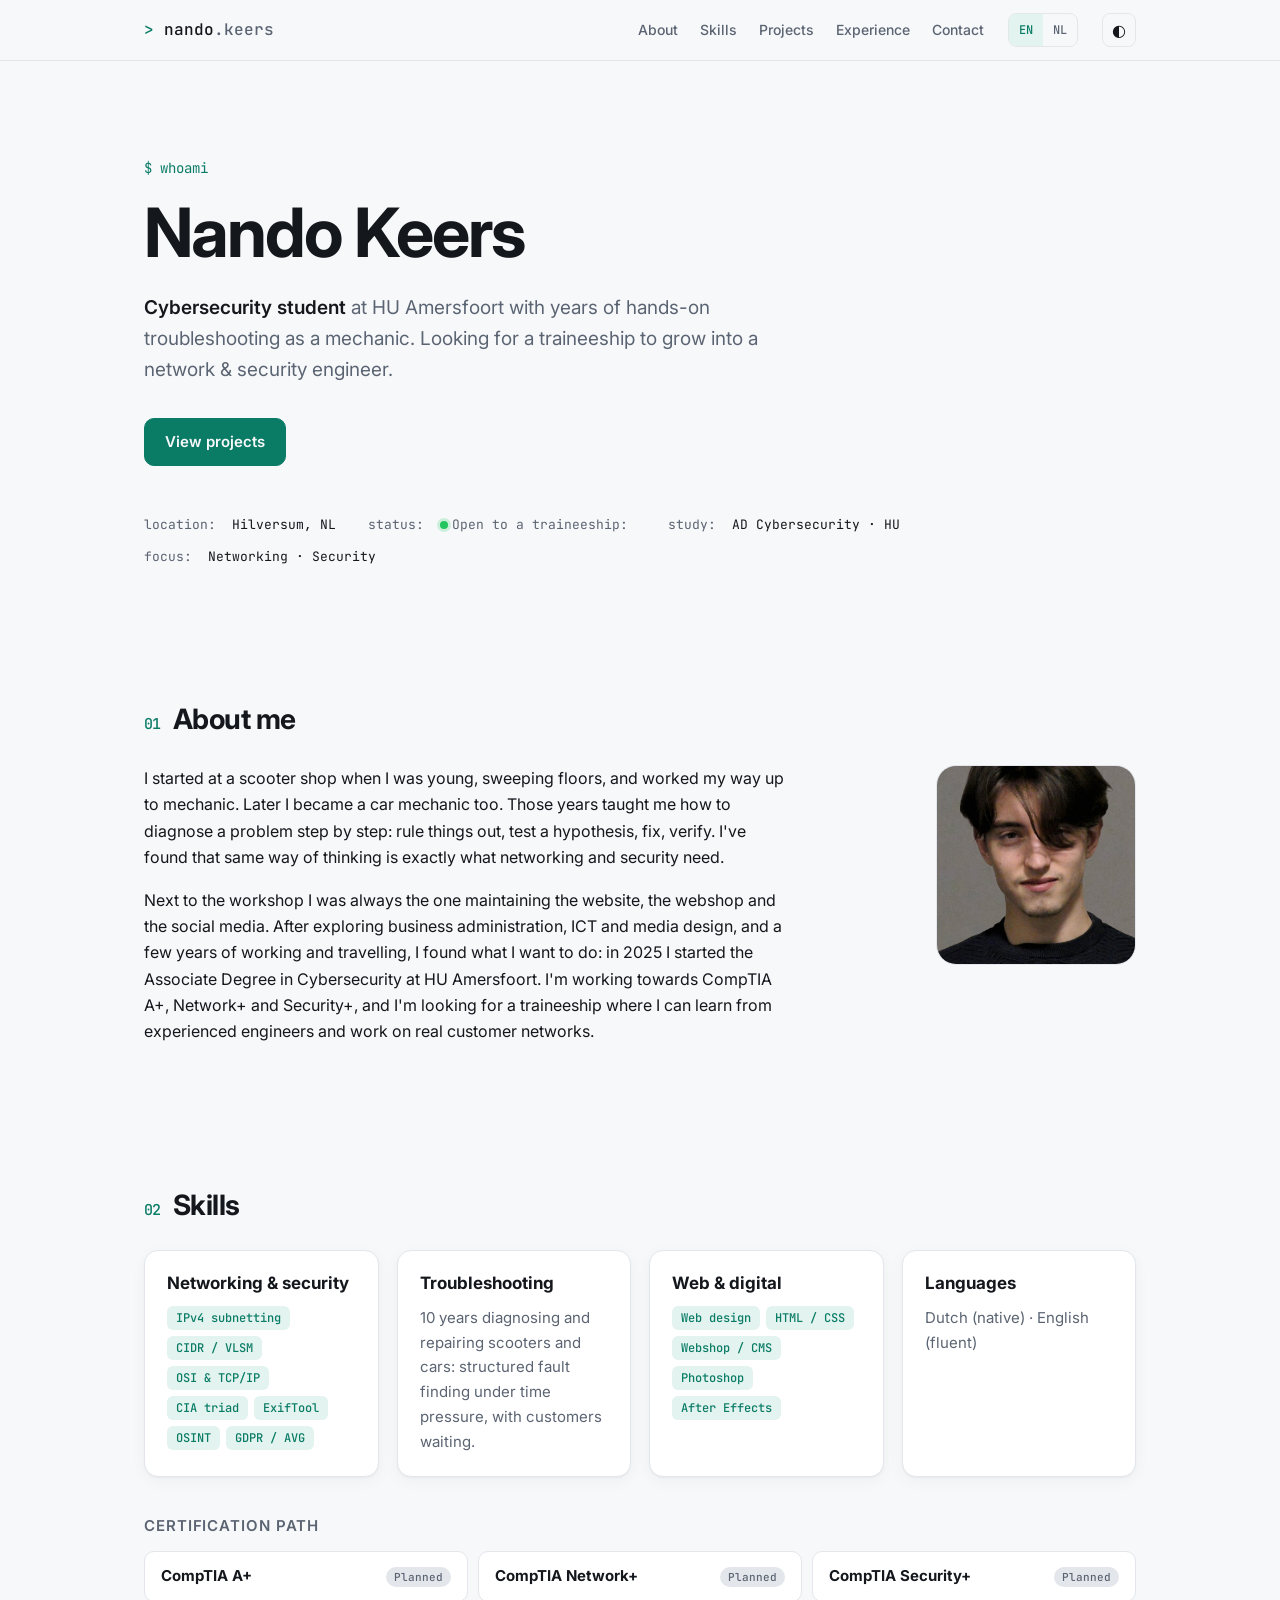
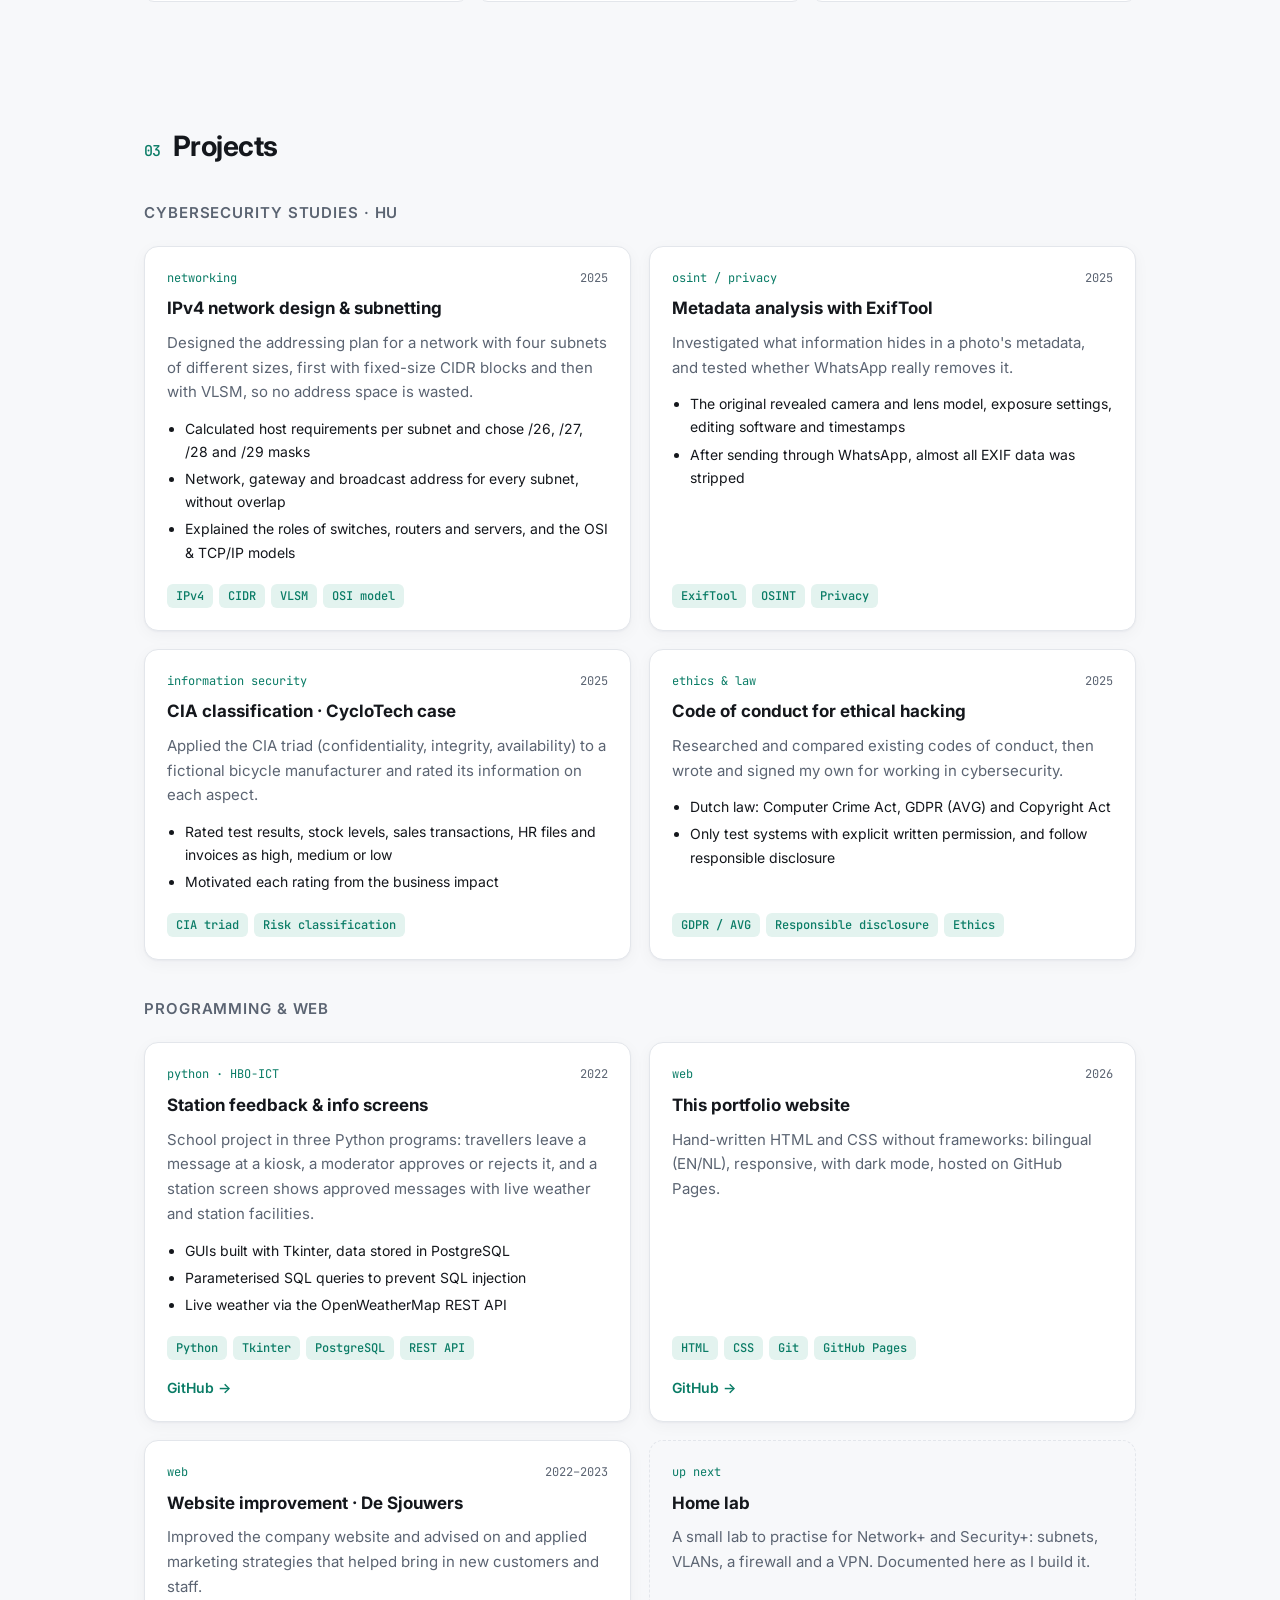
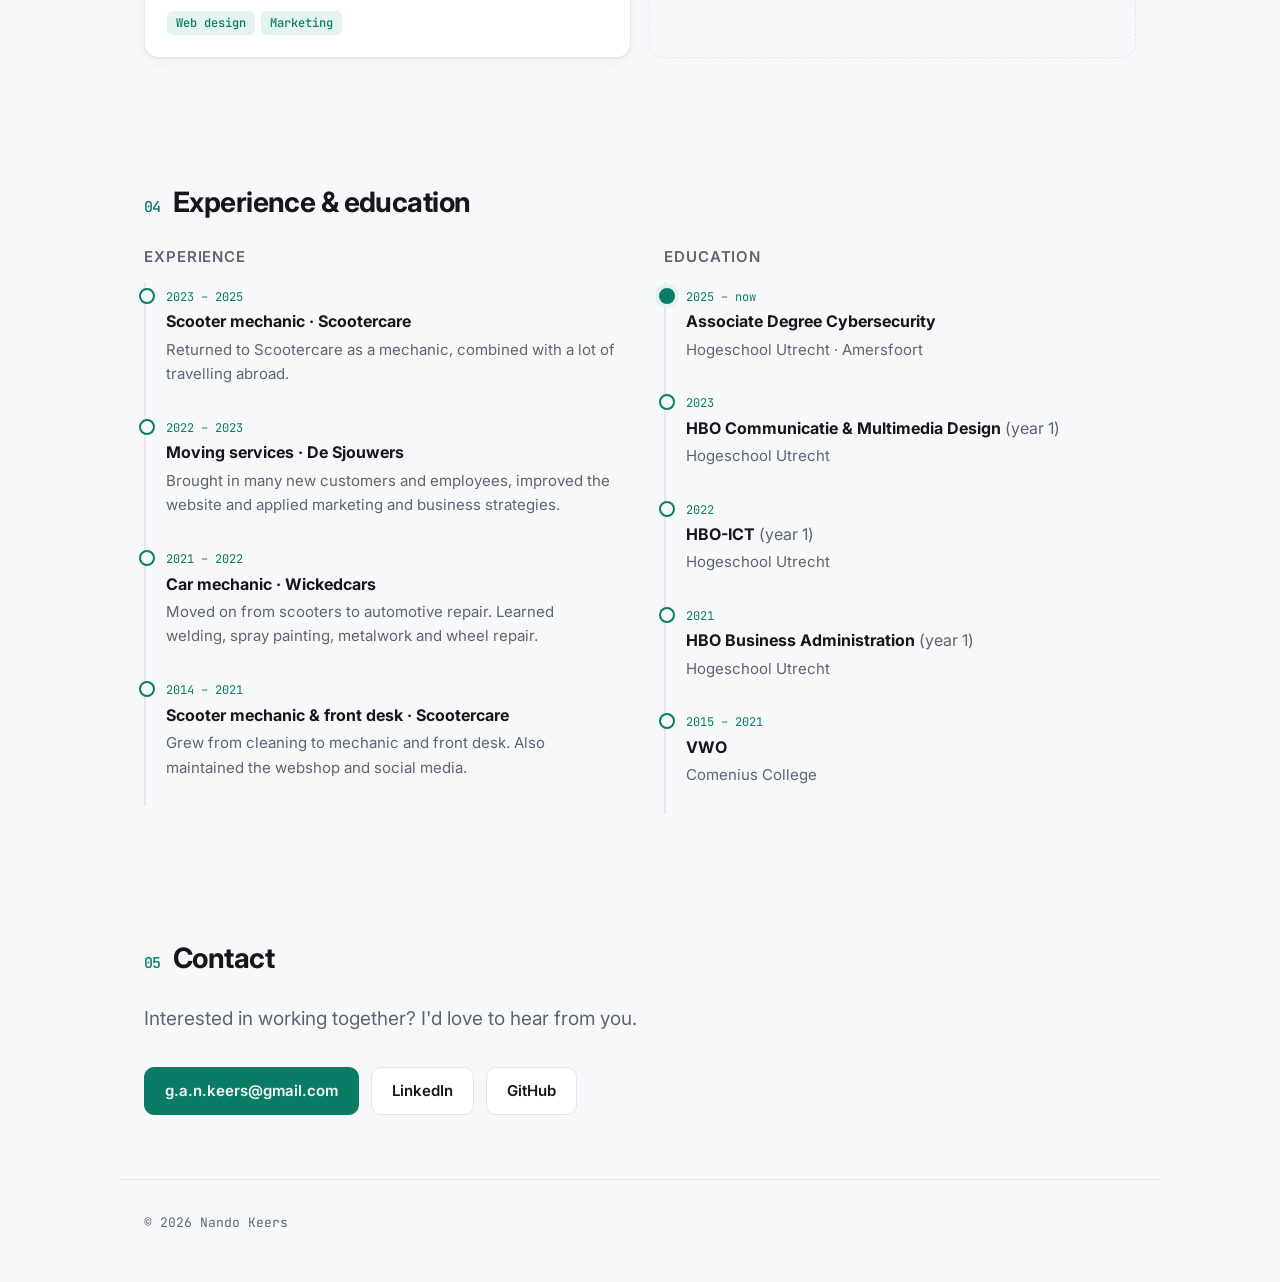
==== index.html @ f5ae7b4f "Add portfolio website Bilingual (EN/NL) single-page portfolio in plain HTML and CSS.  Co-Authored-By" ====
<!doctype html>
<html lang="en">
<head>
  <meta charset="utf-8">
  <meta name="viewport" content="width=device-width, initial-scale=1">
  <title>Nando Keers · IT Portfolio</title>
  <meta name="description" content="CV and projects of Nando Keers: aspiring network & security engineer based in Hilversum.">
  <link rel="preconnect" href="https://fonts.googleapis.com">
  <link rel="preconnect" href="https://fonts.gstatic.com" crossorigin>
  <link href="https://fonts.googleapis.com/css2?family=Inter:wght@400;500;600;700&family=JetBrains+Mono:wght@400;500&display=swap" rel="stylesheet">
  <link rel="stylesheet" href="style.css">
  <script>
    // Language: ?lang=nl in the URL, otherwise the last choice, otherwise English.
    (function () {
      var l = new URLSearchParams(location.search).get('lang');
      try { l = l || localStorage.getItem('lang'); } catch (e) {}
      if (l === 'nl') document.documentElement.lang = 'nl';
      try { var t = localStorage.getItem('theme'); if (t) document.documentElement.dataset.theme = t; } catch (e) {}
    })();
  </script>
</head>
<body>
<!--
  HOW TO EDIT
  Every text exists twice: <span lang="en">…</span> and <span lang="nl">…</span>.
  Change both. Only the active language is shown.
-->

<header class="nav">
  <div class="wrap nav-inner">
    <a href="#top" class="logo"><span class="prompt">&gt;</span> nando<span class="dim">.keers</span></a>
    <nav>
      <a href="#about"><span lang="en">About</span><span lang="nl">Over mij</span></a>
      <a href="#skills">Skills</a>
      <a href="#projects"><span lang="en">Projects</span><span lang="nl">Projecten</span></a>
      <a href="#experience"><span lang="en">Experience</span><span lang="nl">Ervaring</span></a>
      <a href="#contact">Contact</a>
    </nav>
    <div class="lang-switch mono" role="group" aria-label="Language">
      <button data-lang="en">EN</button><button data-lang="nl">NL</button>
    </div>
    <button id="theme" class="icon-btn" aria-label="Toggle dark mode">◐</button>
  </div>
</header>

<main id="top">

  <!-- ============ HERO ============ -->
  <section class="hero wrap">
    <p class="mono kicker">$ whoami</p>
    <h1>Nando Keers</h1>
    <p class="lead">
      <span lang="en"><strong>Cybersecurity student</strong> at HU Amersfoort with years of hands-on troubleshooting as a mechanic.
        Looking for a traineeship to grow into a network &amp; security engineer.</span>
      <span lang="nl"><strong>Student Cybersecurity</strong> aan de HU Amersfoort, met jarenlange praktijkervaring in storingen zoeken als monteur.
        Op zoek naar een traineeship om door te groeien tot netwerk- &amp; security engineer.</span>
    </p>
    <div class="cta">
      <a class="btn primary" href="#projects"><span lang="en">View projects</span><span lang="nl">Bekijk projecten</span></a>
      <!-- EDIT: put your new (IT-focused) CV in assets/cv.pdf -->
<!-- <a class="btn" href="assets/cv.pdf" download><span lang="en">Download CV (PDF)</span><span lang="nl">Download cv (PDF)</span></a> -->
    </div>
    <ul class="facts mono">
      <li><span lang="en">location</span><span lang="nl">locatie</span> Hilversum, NL</li>
      <li><span>status</span> <i class="dot"></i><span lang="en">Open to a traineeship</span><span lang="nl">Beschikbaar voor traineeship</span></li>
      <li><span lang="en">study</span><span lang="nl">studie</span> AD Cybersecurity · HU</li>
      <li><span>focus</span> Networking · Security</li>
    </ul>
  </section>

  <!-- ============ ABOUT ============ -->
  <section id="about" class="wrap section">
    <h2><span class="num">01</span><span lang="en">About me</span><span lang="nl">Over mij</span></h2>
    <div class="about">
      <div>
        <!-- EDIT: rewrite in your own words, and add what you've been doing since 2023 -->
        <div lang="en">
          <p>I started at a scooter shop when I was young, sweeping floors, and worked my way up to mechanic. Later I became
            a car mechanic too. Those years taught me how to diagnose a problem step by step: rule things out, test a hypothesis, fix, verify.
            I've found that same way of thinking is exactly what networking and security need.</p>
          <p>Next to the workshop I was always the one maintaining the website, the webshop and the social media.
            After exploring business administration, ICT and media design, and a few years of working and travelling,
            I found what I want to do: in 2025 I started the Associate Degree in Cybersecurity at HU Amersfoort.
            I'm working towards CompTIA A+, Network+ and Security+, and I'm looking for a traineeship where I can learn
            from experienced engineers and work on real customer networks.</p>
        </div>
        <div lang="nl">
          <p>Als jongen begon ik bij een scooterzaak met schoonmaken en groeide ik door tot monteur. Later werd ik ook automonteur.
            Daar leerde ik problemen stap voor stap te analyseren: dingen uitsluiten, een hypothese testen, oplossen, controleren.
            Precies die manier van denken is wat netwerken en security vragen.</p>
          <p>Naast de werkplaats was ik altijd degene die de website, de webshop en de social media bijhield.
            Na kennis te hebben gemaakt met Bedrijfskunde, ICT en Communicatie &amp; Multimedia Design, en een paar jaar werken en reizen,
            weet ik wat ik wil: in 2025 ben ik begonnen aan de Associate Degree Cybersecurity aan de HU Amersfoort.
            Ik werk toe naar CompTIA A+, Network+ en Security+ en zoek een traineeship waarin ik kan leren van ervaren
            engineers en kan werken aan echte klantnetwerken.</p>
        </div>
      </div>
      <img class="photo" src="assets/photo.jpg" alt="Nando Keers" width="200" height="250">
    </div>
  </section>

  <!-- ============ SKILLS ============ -->
  <section id="skills" class="wrap section">
    <h2><span class="num">02</span>Skills</h2>
    <!-- EDIT: add IT skills as you learn them (only what you can explain in an interview) -->
    <div class="grid skills">
      <div class="card">
        <h3><span lang="en">Networking &amp; security</span><span lang="nl">Netwerken &amp; security</span></h3>
        <ul class="tags"><li>IPv4 subnetting</li><li>CIDR / VLSM</li><li>OSI &amp; TCP/IP</li><li>CIA triad</li><li>ExifTool</li><li>OSINT</li><li>GDPR / AVG</li></ul>
      </div>
      <div class="card">
        <h3><span lang="en">Troubleshooting</span><span lang="nl">Storingen oplossen</span></h3>
        <p class="card-text"><span lang="en">10 years diagnosing and repairing scooters and cars: structured fault finding under time pressure, with customers waiting.</span>
          <span lang="nl">10 jaar scooters en auto's diagnosticeren en repareren: gestructureerd fouten zoeken onder tijdsdruk, met klanten die wachten.</span></p>
      </div>
      <div class="card">
        <h3><span lang="en">Web &amp; digital</span><span lang="nl">Web &amp; digitaal</span></h3>
        <ul class="tags"><li>Web design</li><li>HTML / CSS</li><li>Webshop / CMS</li><li>Photoshop</li><li>After Effects</li></ul>
      </div>
      <div class="card">
        <h3><span lang="en">Languages</span><span lang="nl">Talen</span></h3>
        <p class="card-text"><span lang="en">Dutch (native) · English (fluent)</span><span lang="nl">Nederlands (moedertaal) · Engels (vloeiend)</span></p>
      </div>
    </div>

    <h3 class="sub"><span lang="en">Certification path</span><span lang="nl">Certificeringstraject</span></h3>
    <!-- EDIT: badge class = done / progress / planned -->
    <ol class="certs">
      <li><b>CompTIA A+</b><span class="badge planned"><span lang="en">Planned</span><span lang="nl">Gepland</span></span></li>
      <li><b>CompTIA Network+</b><span class="badge planned"><span lang="en">Planned</span><span lang="nl">Gepland</span></span></li>
      <li><b>CompTIA Security+</b><span class="badge planned"><span lang="en">Planned</span><span lang="nl">Gepland</span></span></li>
    </ol>
  </section>

  <!-- ============ PROJECTS ============ -->
  <section id="projects" class="wrap section">
    <h2><span class="num">03</span><span lang="en">Projects</span><span lang="nl">Projecten</span></h2>

    <h3 class="sub"><span lang="en">Cybersecurity studies · HU</span><span lang="nl">Opleiding Cybersecurity · HU</span></h3>
    <div class="grid projects">

      <!-- EDIT: copy an <article> block for each new project -->
      <article class="card project">
        <div class="project-top"><span class="mono type">networking</span><span class="mono year">2025</span></div>
        <h3><span lang="en">IPv4 network design &amp; subnetting</span><span lang="nl">IPv4-netwerkontwerp &amp; subnetting</span></h3>
        <p><span lang="en">Designed the addressing plan for a network with four subnets of different sizes, first with fixed-size CIDR blocks
            and then with VLSM, so no address space is wasted.</span>
          <span lang="nl">Een adresplan ontworpen voor een netwerk met vier subnets van verschillende grootte, eerst met CIDR-blokken
            en daarna met VLSM, zodat er geen adresruimte verspild wordt.</span></p>
        <ul class="points">
          <li><span lang="en">Calculated host requirements per subnet and chose /26, /27, /28 and /29 masks</span>
            <span lang="nl">Benodigde hosts per subnet berekend en /26, /27, /28 en /29 maskers gekozen</span></li>
          <li><span lang="en">Network, gateway and broadcast address for every subnet, without overlap</span>
            <span lang="nl">Netwerk-, gateway- en broadcastadres per subnet, zonder overlap</span></li>
          <li><span lang="en">Explained the roles of switches, routers and servers, and the OSI &amp; TCP/IP models</span>
            <span lang="nl">De rol van switches, routers en servers uitgelegd, en het OSI- &amp; TCP/IP-model</span></li>
        </ul>
        <ul class="tags"><li>IPv4</li><li>CIDR</li><li>VLSM</li><li>OSI model</li></ul>
      </article>

      <article class="card project">
        <div class="project-top"><span class="mono type">osint / privacy</span><span class="mono year">2025</span></div>
        <h3><span lang="en">Metadata analysis with ExifTool</span><span lang="nl">Metadata-analyse met ExifTool</span></h3>
        <p><span lang="en">Investigated what information hides in a photo's metadata, and tested whether WhatsApp really removes it.</span>
          <span lang="nl">Onderzocht welke informatie er in de metadata van een foto zit, en getest of WhatsApp die echt verwijdert.</span></p>
        <ul class="points">
          <li><span lang="en">The original revealed camera and lens model, exposure settings, editing software and timestamps</span>
            <span lang="nl">Het origineel liet camera- en lensmodel, belichting, bewerkingssoftware en tijdstempels zien</span></li>
          <li><span lang="en">After sending through WhatsApp, almost all EXIF data was stripped</span>
            <span lang="nl">Na verzenden via WhatsApp was bijna alle EXIF-data verwijderd</span></li>
        </ul>
        <ul class="tags"><li>ExifTool</li><li>OSINT</li><li>Privacy</li></ul>
      </article>

      <article class="card project">
        <div class="project-top"><span class="mono type">information security</span><span class="mono year">2025</span></div>
        <h3><span lang="en">CIA classification · CycloTech case</span><span lang="nl">BIV-classificatie · casus CycloTech</span></h3>
        <p><span lang="en">Applied the CIA triad (confidentiality, integrity, availability) to a fictional bicycle manufacturer and rated
            its information on each aspect.</span>
          <span lang="nl">De BIV-driehoek (beschikbaarheid, integriteit, vertrouwelijkheid) toegepast op een fictieve fietsfabrikant en
            de informatie per aspect beoordeeld.</span></p>
        <ul class="points">
          <li><span lang="en">Rated test results, stock levels, sales transactions, HR files and invoices as high, medium or low</span>
            <span lang="nl">Testresultaten, voorraad, verkooptransacties, personeelsdossiers en facturen ingedeeld als hoog, middel of laag</span></li>
          <li><span lang="en">Motivated each rating from the business impact</span>
            <span lang="nl">Elke inschaling onderbouwd vanuit de impact op het bedrijf</span></li>
        </ul>
        <ul class="tags"><li>CIA triad</li><li><span lang="en">Risk classification</span><span lang="nl">Risicoclassificatie</span></li></ul>
      </article>

      <article class="card project">
        <div class="project-top"><span class="mono type">ethics &amp; law</span><span class="mono year">2025</span></div>
        <h3><span lang="en">Code of conduct for ethical hacking</span><span lang="nl">Code of conduct voor ethisch hacken</span></h3>
        <p><span lang="en">Researched and compared existing codes of conduct, then wrote and signed my own for working in cybersecurity.</span>
          <span lang="nl">Bestaande codes of conduct onderzocht en vergeleken, en daarna mijn eigen code opgesteld en ondertekend voor werken in cybersecurity.</span></p>
        <ul class="points">
          <li><span lang="en">Dutch law: Computer Crime Act, GDPR (AVG) and Copyright Act</span>
            <span lang="nl">Wetgeving: Wet computercriminaliteit, AVG en Auteurswet</span></li>
          <li><span lang="en">Only test systems with explicit written permission, and follow responsible disclosure</span>
            <span lang="nl">Alleen systemen testen met expliciete schriftelijke toestemming, en responsible disclosure volgen</span></li>
        </ul>
        <ul class="tags"><li>GDPR / AVG</li><li>Responsible disclosure</li><li><span lang="en">Ethics</span><span lang="nl">Ethiek</span></li></ul>
      </article>
    </div>

    <h3 class="sub"><span lang="en">Programming &amp; web</span><span lang="nl">Programmeren &amp; web</span></h3>
    <div class="grid projects">
      <article class="card project">
        <div class="project-top"><span class="mono type">python · HBO-ICT</span><span class="mono year">2022</span></div>
        <h3><span lang="en">Station feedback &amp; info screens</span><span lang="nl">Stationszuil voor reizigers</span></h3>
        <p><span lang="en">School project in three Python programs: travellers leave a message at a kiosk, a moderator approves or rejects it,
            and a station screen shows approved messages with live weather and station facilities.</span>
          <span lang="nl">Schoolproject in drie Python-programma's: reizigers laten een bericht achter bij een zuil, een moderator keurt het
            goed of af, en een stationsscherm toont goedgekeurde berichten met actueel weer en stationsfaciliteiten.</span></p>
        <ul class="points">
          <li><span lang="en">GUIs built with Tkinter, data stored in PostgreSQL</span>
            <span lang="nl">Interfaces gebouwd met Tkinter, data opgeslagen in PostgreSQL</span></li>
          <li><span lang="en">Parameterised SQL queries to prevent SQL injection</span>
            <span lang="nl">Geparametriseerde SQL-queries tegen SQL-injectie</span></li>
          <li><span lang="en">Live weather via the OpenWeatherMap REST API</span>
            <span lang="nl">Actueel weer via de OpenWeatherMap REST API</span></li>
        </ul>
        <ul class="tags"><li>Python</li><li>Tkinter</li><li>PostgreSQL</li><li>REST API</li></ul>
        <div class="links"><a href="https://github.com/nandokeers/ProjectA" target="_blank" rel="noopener">GitHub →</a></div>
      </article>

      <article class="card project">
        <div class="project-top"><span class="mono type">web</span><span class="mono year">2026</span></div>
        <h3><span lang="en">This portfolio website</span><span lang="nl">Deze portfoliowebsite</span></h3>
        <p><span lang="en">Hand-written HTML and CSS without frameworks: bilingual (EN/NL), responsive, with dark mode, hosted on GitHub Pages.</span>
          <span lang="nl">Zelf geschreven in HTML en CSS zonder frameworks: tweetalig (EN/NL), responsive, met dark mode, gehost op GitHub Pages.</span></p>
        <ul class="tags"><li>HTML</li><li>CSS</li><li>Git</li><li>GitHub Pages</li></ul>
        <div class="links"><a href="https://github.com/nandokeers/nandokeers.github.io" target="_blank" rel="noopener">GitHub →</a></div>
      </article>

      <article class="card project">
        <div class="project-top"><span class="mono type">web</span><span class="mono year">2022–2023</span></div>
        <h3><span lang="en">Website improvement · De Sjouwers</span><span lang="nl">Website verbeteren · De Sjouwers</span></h3>
        <p><span lang="en">Improved the company website and advised on and applied marketing strategies that helped bring in new customers and staff.</span>
          <span lang="nl">De bedrijfswebsite verbeterd en marketingstrategieën geadviseerd en toegepast die hielpen nieuwe klanten en medewerkers te werven.</span></p>
        <ul class="tags"><li>Web design</li><li>Marketing</li></ul>
      </article>

      <!-- EDIT: replace this card with your first real IT project (e.g. a home lab) and remove the "upcoming" class -->
      <article class="card project upcoming">
        <div class="project-top"><span class="mono type"><span lang="en">up next</span><span lang="nl">binnenkort</span></span></div>
        <h3><span lang="en">Home lab</span><span lang="nl">Thuislab</span></h3>
        <p><span lang="en">A small lab to practise for Network+ and Security+: subnets, VLANs, a firewall and a VPN. Documented here as I build it.</span>
          <span lang="nl">Een klein lab om te oefenen voor Network+ en Security+: subnetten, VLAN's, een firewall en een VPN. Ik documenteer het hier terwijl ik het bouw.</span></p>
      </article>

    </div>
  </section>

  <!-- ============ EXPERIENCE & EDUCATION ============ -->
  <section id="experience" class="wrap section">
    <h2><span class="num">04</span><span lang="en">Experience &amp; education</span><span lang="nl">Werkervaring &amp; opleiding</span></h2>
    <div class="two-col">
      <div>
        <h3 class="sub"><span lang="en">Experience</span><span lang="nl">Werkervaring</span></h3>
        <ol class="timeline">
          <li>
            <span class="mono when">2023 – 2025</span>
            <h4><span lang="en">Scooter mechanic</span><span lang="nl">Scootermonteur</span> · Scootercare</h4>
            <p><span lang="en">Returned to Scootercare as a mechanic, combined with a lot of travelling abroad.</span>
              <span lang="nl">Teruggekeerd bij Scootercare als monteur, gecombineerd met veel reizen.</span></p>
          </li>
          <li>
            <span class="mono when">2022 – 2023</span>
            <h4><span lang="en">Moving services</span><span lang="nl">Fysiek dienstverlener</span> · De Sjouwers</h4>
            <p><span lang="en">Brought in many new customers and employees, improved the website and applied marketing and business strategies.</span>
              <span lang="nl">Veel klanten en werknemers verzameld, de website verbeterd en marketing- en bedrijfsstrategieën geadviseerd en toegepast.</span></p>
          </li>
          <li>
            <span class="mono when">2021 – 2022</span>
            <h4><span lang="en">Car mechanic</span><span lang="nl">Automonteur</span> · Wickedcars</h4>
            <p><span lang="en">Moved on from scooters to automotive repair. Learned welding, spray painting, metalwork and wheel repair.</span>
              <span lang="nl">Doorgegroeid van scooters naar autotechniek. Geleerd: lassen, spuiten, metaalbewerken en velgen herstellen.</span></p>
          </li>
          <li>
            <span class="mono when">2014 – 2021</span>
            <h4><span lang="en">Scooter mechanic &amp; front desk</span><span lang="nl">Scootermonteur &amp; baliemedewerker</span> · Scootercare</h4>
            <p><span lang="en">Grew from cleaning to mechanic and front desk. Also maintained the webshop and social media.</span>
              <span lang="nl">Doorgegroeid van schoonmaker tot monteur en baliemedewerker. Ook webshop en social media bijgehouden.</span></p>
          </li>
        </ol>
      </div>
      <div>
        <h3 class="sub"><span lang="en">Education</span><span lang="nl">Opleiding</span></h3>
        <ol class="timeline">
          <li class="current">
            <span class="mono when">2025 – <span lang="en">now</span><span lang="nl">nu</span></span>
            <h4>Associate Degree Cybersecurity</h4>
            <p>Hogeschool Utrecht · Amersfoort</p>
          </li>
          <li>
            <span class="mono when">2023</span>
            <h4>HBO Communicatie &amp; Multimedia Design <span class="muted">(<span lang="en">year 1</span><span lang="nl">jaar 1</span>)</span></h4>
            <p>Hogeschool Utrecht</p>
          </li>
          <li>
            <span class="mono when">2022</span>
            <h4>HBO-ICT <span class="muted">(<span lang="en">year 1</span><span lang="nl">jaar 1</span>)</span></h4>
            <p>Hogeschool Utrecht</p>
          </li>
          <li>
            <span class="mono when">2021</span>
            <h4>HBO <span lang="en">Business Administration</span><span lang="nl">Bedrijfskunde</span> <span class="muted">(<span lang="en">year 1</span><span lang="nl">jaar 1</span>)</span></h4>
            <p>Hogeschool Utrecht</p>
          </li>
          <li>
            <span class="mono when">2015 – 2021</span>
            <h4>VWO</h4>
            <p>Comenius College</p>
          </li>
        </ol>
      </div>
    </div>
  </section>

  <!-- ============ CONTACT ============ -->
  <section id="contact" class="wrap section contact">
    <h2><span class="num">05</span>Contact</h2>
    <p class="lead"><span lang="en">Interested in working together? I'd love to hear from you.</span>
      <span lang="nl">Interesse om samen te werken? Ik hoor graag van je.</span></p>
    <div class="cta">
      <!-- contact e-mail -->
      <a class="btn primary" href="mailto:g.a.n.keers@gmail.com">g.a.n.keers@gmail.com</a>
      <a class="btn" href="https://www.linkedin.com/in/nandokeers/" target="_blank" rel="noopener">LinkedIn</a>
      <a class="btn" href="https://github.com/nandokeers" target="_blank" rel="noopener">GitHub</a>
    </div>
  </section>

</main>

<footer class="wrap footer mono">© <span id="year"></span> Nando Keers</footer>

<script>
  document.getElementById('year').textContent = new Date().getFullYear();
  var root = document.documentElement;

  function setLang(l) {
    root.lang = l;
    document.title = l === 'nl' ? 'Nando Keers · IT-portfolio' : 'Nando Keers · IT Portfolio';
    document.querySelectorAll('.lang-switch button').forEach(function (b) {
      b.setAttribute('aria-pressed', b.dataset.lang === l);
    });
    try { localStorage.setItem('lang', l); } catch (e) {}
  }
  document.querySelectorAll('.lang-switch button').forEach(function (b) {
    b.addEventListener('click', function () { setLang(b.dataset.lang); });
  });
  setLang(root.lang);

  document.getElementById('theme').addEventListener('click', function () {
    var dark = root.dataset.theme ? root.dataset.theme === 'dark'
      : matchMedia('(prefers-color-scheme: dark)').matches;
    root.dataset.theme = dark ? 'light' : 'dark';
    try { localStorage.setItem('theme', root.dataset.theme); } catch (e) {}
  });
</script>
</body>
</html>
---- style.css ----
:root {
  --bg: #f7f8fa;
  --surface: #ffffff;
  --text: #14171c;
  --muted: #5b6472;
  --border: #e3e6eb;
  --accent: #0a7c66;
  --accent-soft: #e3f3ef;
  --shadow: 0 1px 2px rgba(16, 24, 40, .04), 0 4px 16px rgba(16, 24, 40, .04);
}
@media (prefers-color-scheme: dark) {
  :root:not([data-theme="light"]) {
    --bg: #0d1117; --surface: #151b23; --text: #e6e9ee; --muted: #949dab;
    --border: #262e39; --accent: #3dd6b0; --accent-soft: #14302a; --shadow: none;
  }
}
:root[data-theme="dark"] {
  --bg: #0d1117; --surface: #151b23; --text: #e6e9ee; --muted: #949dab;
  --border: #262e39; --accent: #3dd6b0; --accent-soft: #14302a; --shadow: none;
}

* { box-sizing: border-box; }
html { scroll-behavior: smooth; scroll-padding-top: 72px; }
body {
  margin: 0; background: var(--bg); color: var(--text);
  font: 16px/1.65 Inter, system-ui, sans-serif; -webkit-font-smoothing: antialiased;
}
a { color: var(--accent); text-decoration: none; }
a:hover { text-decoration: underline; }
h1, h2, h3, h4 { line-height: 1.2; margin: 0; }
.mono { font-family: "JetBrains Mono", ui-monospace, monospace; }
.muted { color: var(--muted); }
.dim { color: var(--muted); }
.wrap { max-width: 1040px; margin: 0 auto; padding: 0 24px; }

/* nav */
.nav {
  position: sticky; top: 0; z-index: 10;
  background: color-mix(in srgb, var(--bg) 85%, transparent);
  backdrop-filter: blur(10px); border-bottom: 1px solid var(--border);
}
.nav-inner { display: flex; align-items: center; gap: 24px; height: 60px; }
.logo { font-family: "JetBrains Mono", monospace; font-weight: 500; color: var(--text); }
.logo:hover { text-decoration: none; }
.prompt { color: var(--accent); }
.nav nav { display: flex; gap: 22px; margin-left: auto; }
.nav nav a { color: var(--muted); font-size: 14px; font-weight: 500; }
.nav nav a:hover { color: var(--text); text-decoration: none; }
.icon-btn {
  background: none; border: 1px solid var(--border); color: var(--text);
  width: 34px; height: 34px; border-radius: 8px; cursor: pointer; font-size: 16px;
}

/* hero */
.hero { padding: 96px 24px 72px; }
.kicker { color: var(--accent); margin: 0 0 12px; font-size: 14px; }
.hero h1 { font-size: clamp(40px, 7vw, 68px); letter-spacing: -0.03em; font-weight: 700; }
.lead { font-size: 19px; color: var(--muted); max-width: 620px; margin: 18px 0 0; }
.lead strong { color: var(--text); font-weight: 600; }
.cta { display: flex; flex-wrap: wrap; gap: 12px; margin-top: 32px; }
.btn {
  display: inline-block; padding: 11px 20px; border-radius: 10px; font-weight: 600; font-size: 15px;
  border: 1px solid var(--border); color: var(--text); background: var(--surface);
}
.btn:hover { text-decoration: none; border-color: var(--accent); }
.btn.primary { background: var(--accent); border-color: var(--accent); color: var(--bg); }
.btn.primary:hover { filter: brightness(1.08); }
.facts { list-style: none; padding: 0; margin: 48px 0 0; display: flex; flex-wrap: wrap; gap: 10px 32px; font-size: 13px; }
.facts span { color: var(--muted); margin-right: 8px; }
.facts span::after { content: ":"; }
.dot { display: inline-block; width: 8px; height: 8px; border-radius: 50%; background: #22c55e; margin-right: 4px; box-shadow: 0 0 0 3px rgba(34,197,94,.2); }

/* sections */
.section { padding: 64px 24px; }
.section h2 { font-size: 28px; letter-spacing: -0.02em; margin-bottom: 28px; display: flex; align-items: baseline; gap: 12px; }
.num { font-family: "JetBrains Mono", monospace; font-size: 15px; color: var(--accent); font-weight: 500; }
.sub { font-size: 15px; text-transform: uppercase; letter-spacing: .06em; color: var(--muted); margin: 40px 0 16px; font-weight: 600; }
.two-col .sub:first-child, .two-col > div > .sub:first-child { margin-top: 0; }

.about { display: grid; grid-template-columns: 1fr 200px; gap: 48px; align-items: start; }
.about p { margin: 0 0 16px; max-width: 640px; }
.avatar, .about img {
  width: 200px; height: 200px; border-radius: 20px; object-fit: cover;
  background: var(--accent-soft); color: var(--accent); display: grid; place-items: center;
  font: 600 56px "JetBrains Mono", monospace; border: 1px solid var(--border);
}

.grid { display: grid; gap: 18px; }
.skills { grid-template-columns: repeat(auto-fit, minmax(220px, 1fr)); }
.projects { grid-template-columns: repeat(2, 1fr); margin-top: 24px; }
.card {
  background: var(--surface); border: 1px solid var(--border); border-radius: 14px;
  padding: 22px; box-shadow: var(--shadow);
}
.card h3 { font-size: 17px; margin-bottom: 12px; }
.tags { list-style: none; padding: 0; margin: 0; display: flex; flex-wrap: wrap; gap: 6px; }
.tags li {
  font: 500 12px "JetBrains Mono", monospace; padding: 4px 9px; border-radius: 6px;
  background: var(--accent-soft); color: var(--accent);
}

.certs { list-style: none; padding: 0; margin: 0; display: grid; grid-template-columns: repeat(auto-fit, minmax(240px, 1fr)); gap: 10px; }
.certs li {
  display: flex; justify-content: space-between; align-items: center; gap: 12px;
  padding: 12px 16px; border: 1px solid var(--border); border-radius: 10px; background: var(--surface); font-size: 15px;
}
.badge { font: 500 11px "JetBrains Mono", monospace; padding: 3px 8px; border-radius: 99px; white-space: nowrap; }
.badge.done { background: rgba(34,197,94,.15); color: #16a34a; }
.badge.progress { background: rgba(234,179,8,.15); color: #b58105; }
.badge.planned { background: var(--border); color: var(--muted); }

.project { display: flex; flex-direction: column; transition: transform .15s, border-color .15s; }
.project:hover { transform: translateY(-2px); border-color: var(--accent); }
.project-top { display: flex; justify-content: space-between; font-size: 12px; color: var(--muted); margin-bottom: 10px; }
.type { color: var(--accent); }
.project p { margin: 0 0 12px; color: var(--muted); font-size: 15px; }
.points { margin: 0 0 16px; padding-left: 18px; font-size: 14px; }
.points li { margin-bottom: 4px; }
.project .tags { margin-top: auto; }
.links { display: flex; gap: 18px; margin-top: 16px; font-size: 14px; font-weight: 600; }

.two-col { display: grid; grid-template-columns: 1fr 1fr; gap: 48px; }
.timeline { list-style: none; padding: 0 0 0 20px; margin: 0; border-left: 2px solid var(--border); }
.timeline li { position: relative; padding-bottom: 26px; }
.timeline li::before {
  content: ""; position: absolute; left: -27px; top: 6px; width: 12px; height: 12px;
  border-radius: 50%; background: var(--bg); border: 2px solid var(--accent);
}
.when { font-size: 12px; color: var(--accent); }
.timeline h4 { font-size: 16px; margin: 4px 0 6px; }
.timeline p { margin: 0; color: var(--muted); font-size: 15px; }

.contact { text-align: left; }
.footer { padding: 32px 24px 48px; color: var(--muted); font-size: 13px; border-top: 1px solid var(--border); }

@media (max-width: 760px) {
  .nav nav { display: none; }
  .icon-btn { margin-left: auto; }
  .wrap { padding: 0 16px; }
  .hero { padding: 64px 16px 48px; }
  .section { padding: 48px 16px; }
  .about { grid-template-columns: 1fr; gap: 24px; }
  .avatar, .about img { width: 120px; height: 120px; font-size: 36px; order: -1; }
  .two-col { grid-template-columns: 1fr; gap: 32px; }
  .projects { grid-template-columns: 1fr; }
}

/* language: show only the active one */
html[lang="en"] [lang="nl"], html[lang="nl"] [lang="en"] { display: none !important; }

.lang-switch { display: flex; border: 1px solid var(--border); border-radius: 8px; overflow: hidden; }
.nav nav + .lang-switch { margin-left: 0; }
.lang-switch button {
  background: none; border: 0; color: var(--muted); font: 500 12px "JetBrains Mono", monospace;
  padding: 0 10px; height: 32px; cursor: pointer;
}
.lang-switch button[aria-pressed="true"] { background: var(--accent-soft); color: var(--accent); }

.photo { width: 200px; height: auto; aspect-ratio: 4 / 5; border-radius: 20px; object-fit: cover; border: 1px solid var(--border); }
.card-text { margin: 0; color: var(--muted); font-size: 15px; }
.certs { counter-reset: c; }
.project.upcoming { border-style: dashed; box-shadow: none; background: transparent; }
.project.upcoming:hover { transform: none; }
.timeline .muted { font-weight: 400; }

@media (max-width: 760px) {
  .lang-switch { margin-left: auto; }
  .icon-btn { margin-left: 0; }
  .photo { width: 120px; order: -1; }
}
.timeline li.current::before { background: var(--accent); box-shadow: 0 0 0 4px var(--accent-soft); }
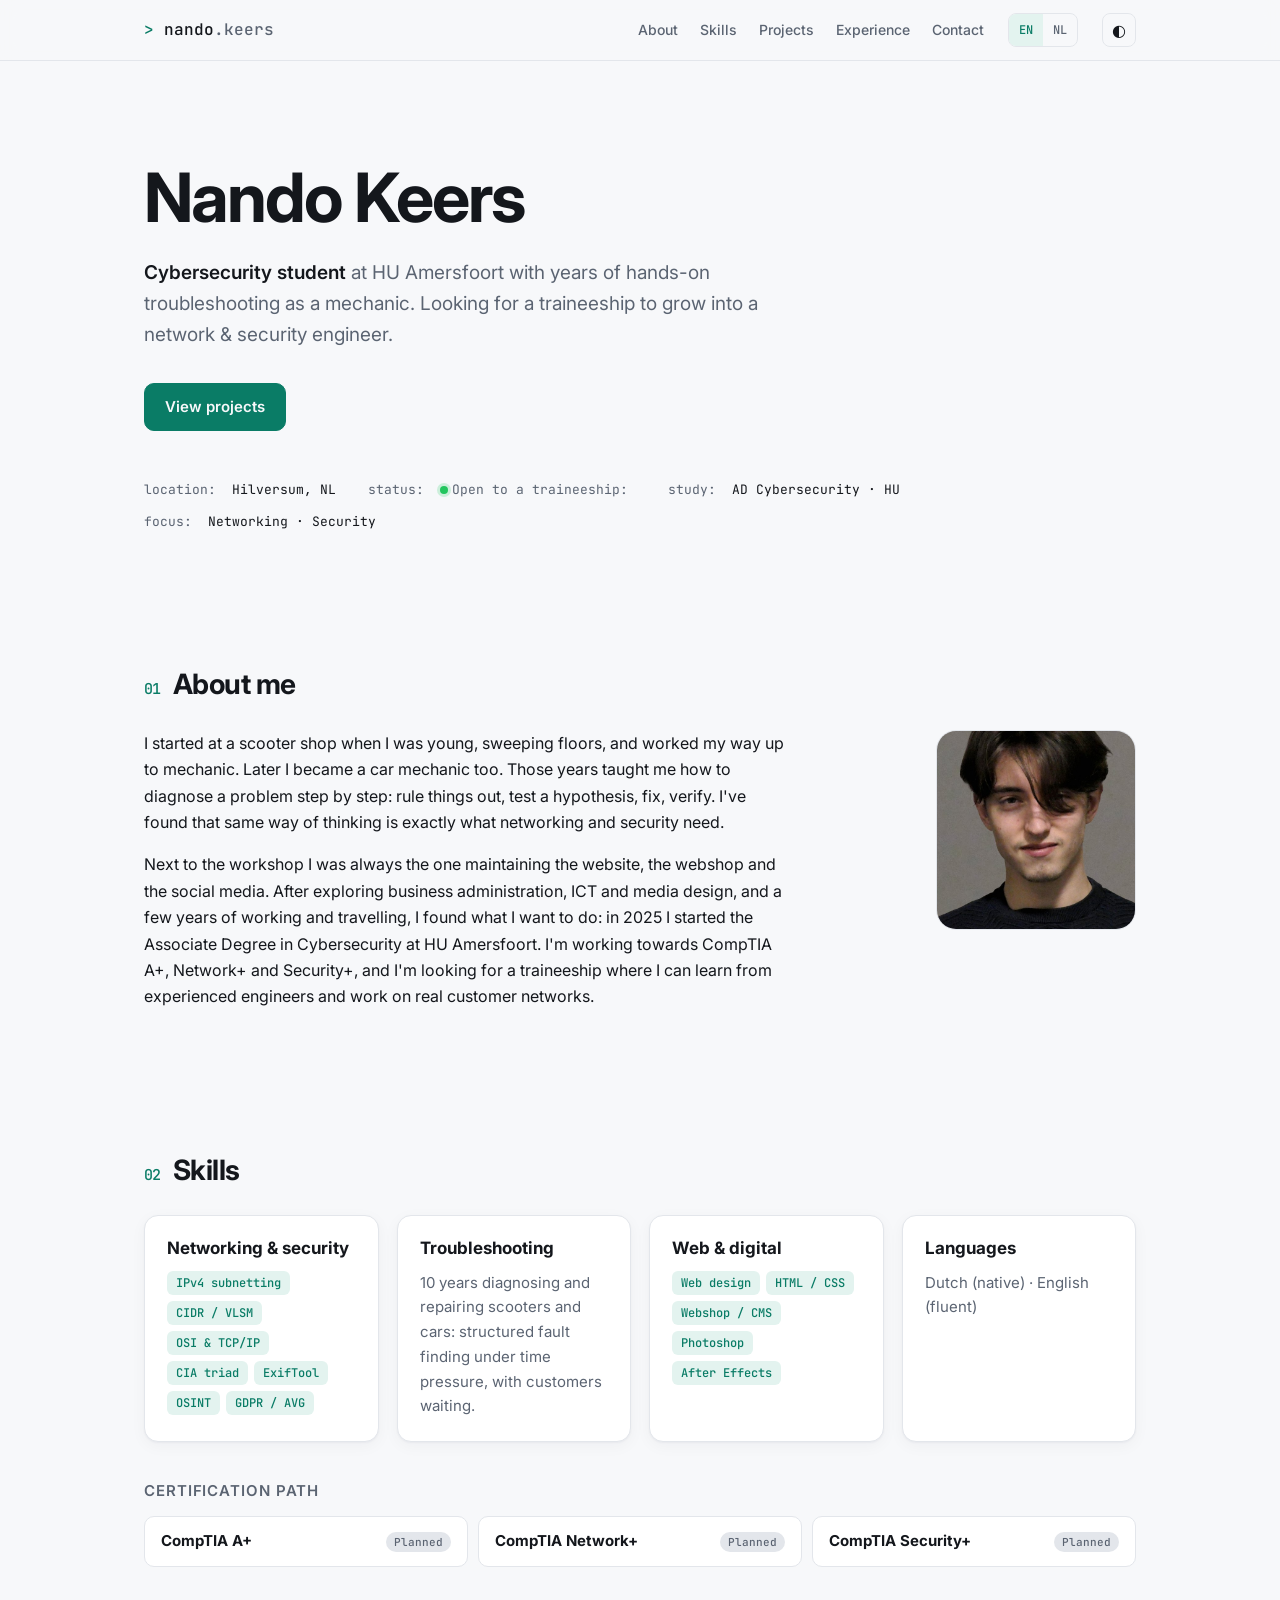
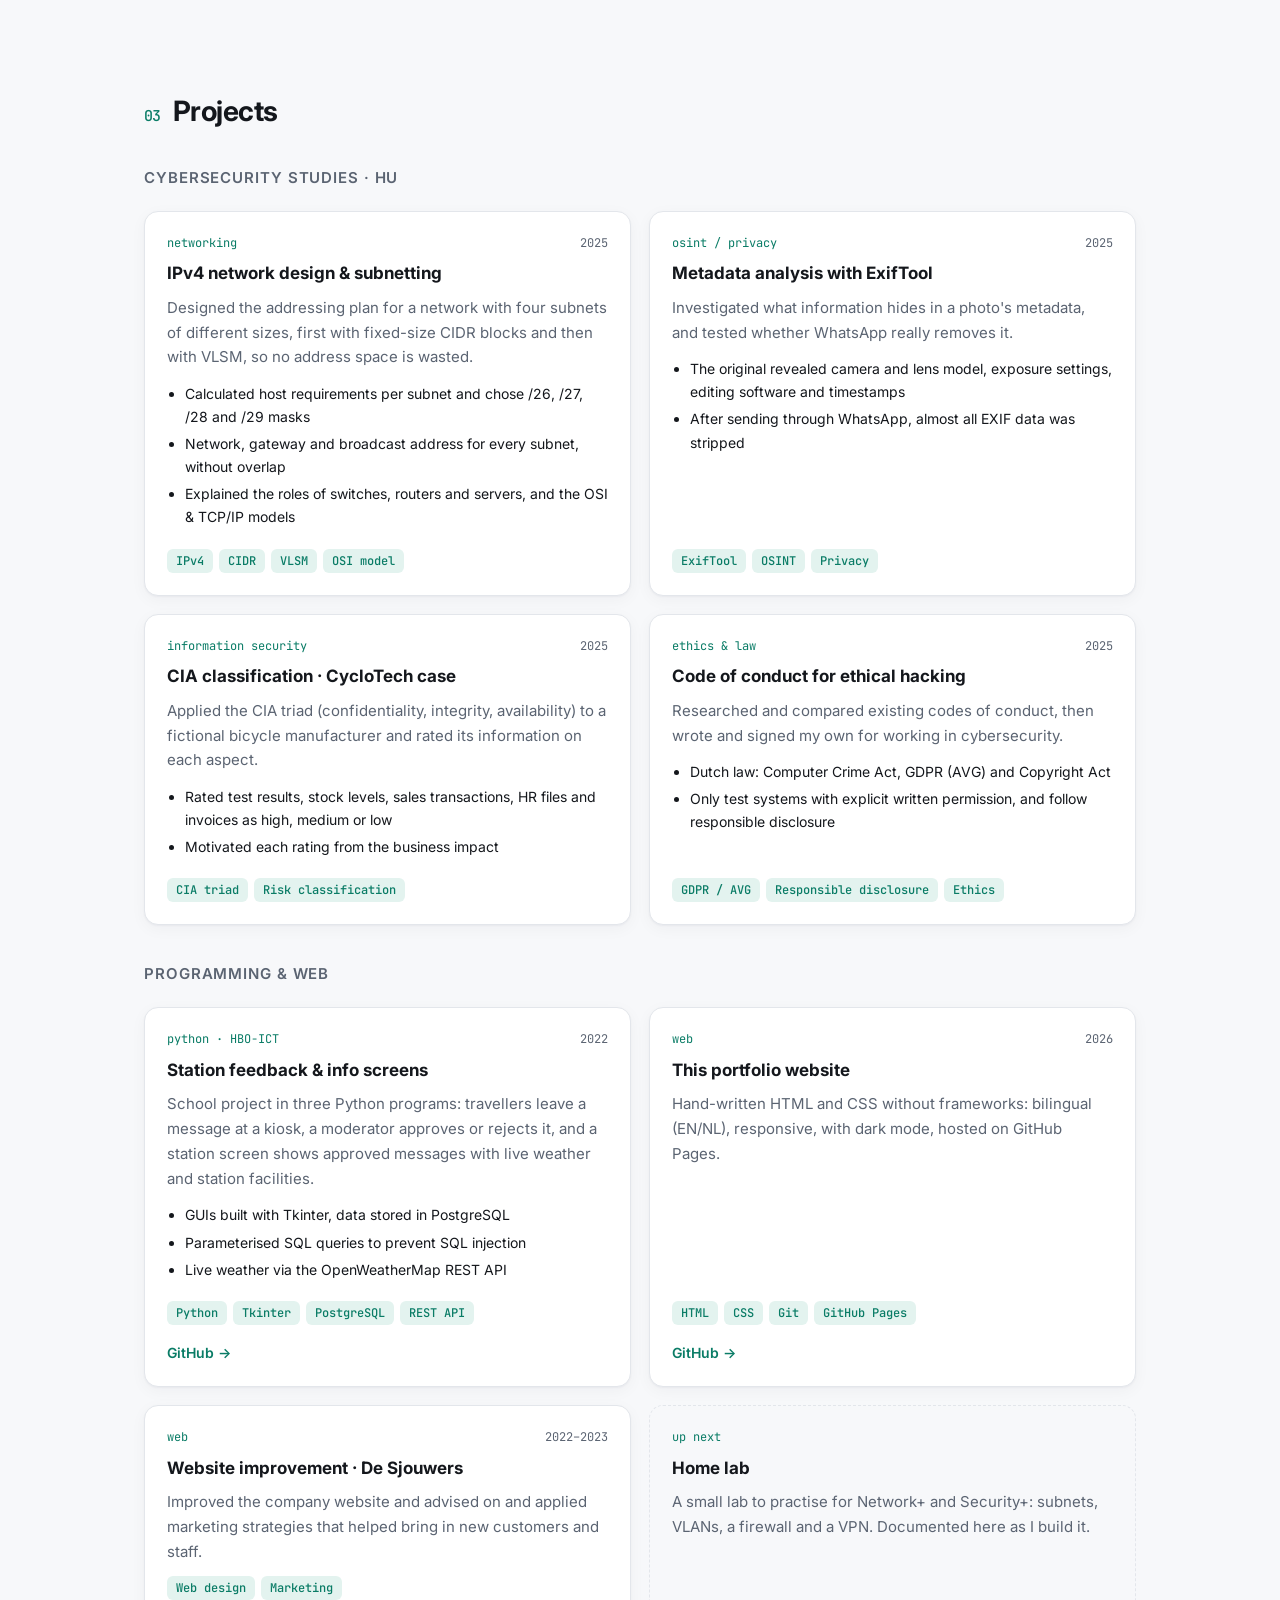
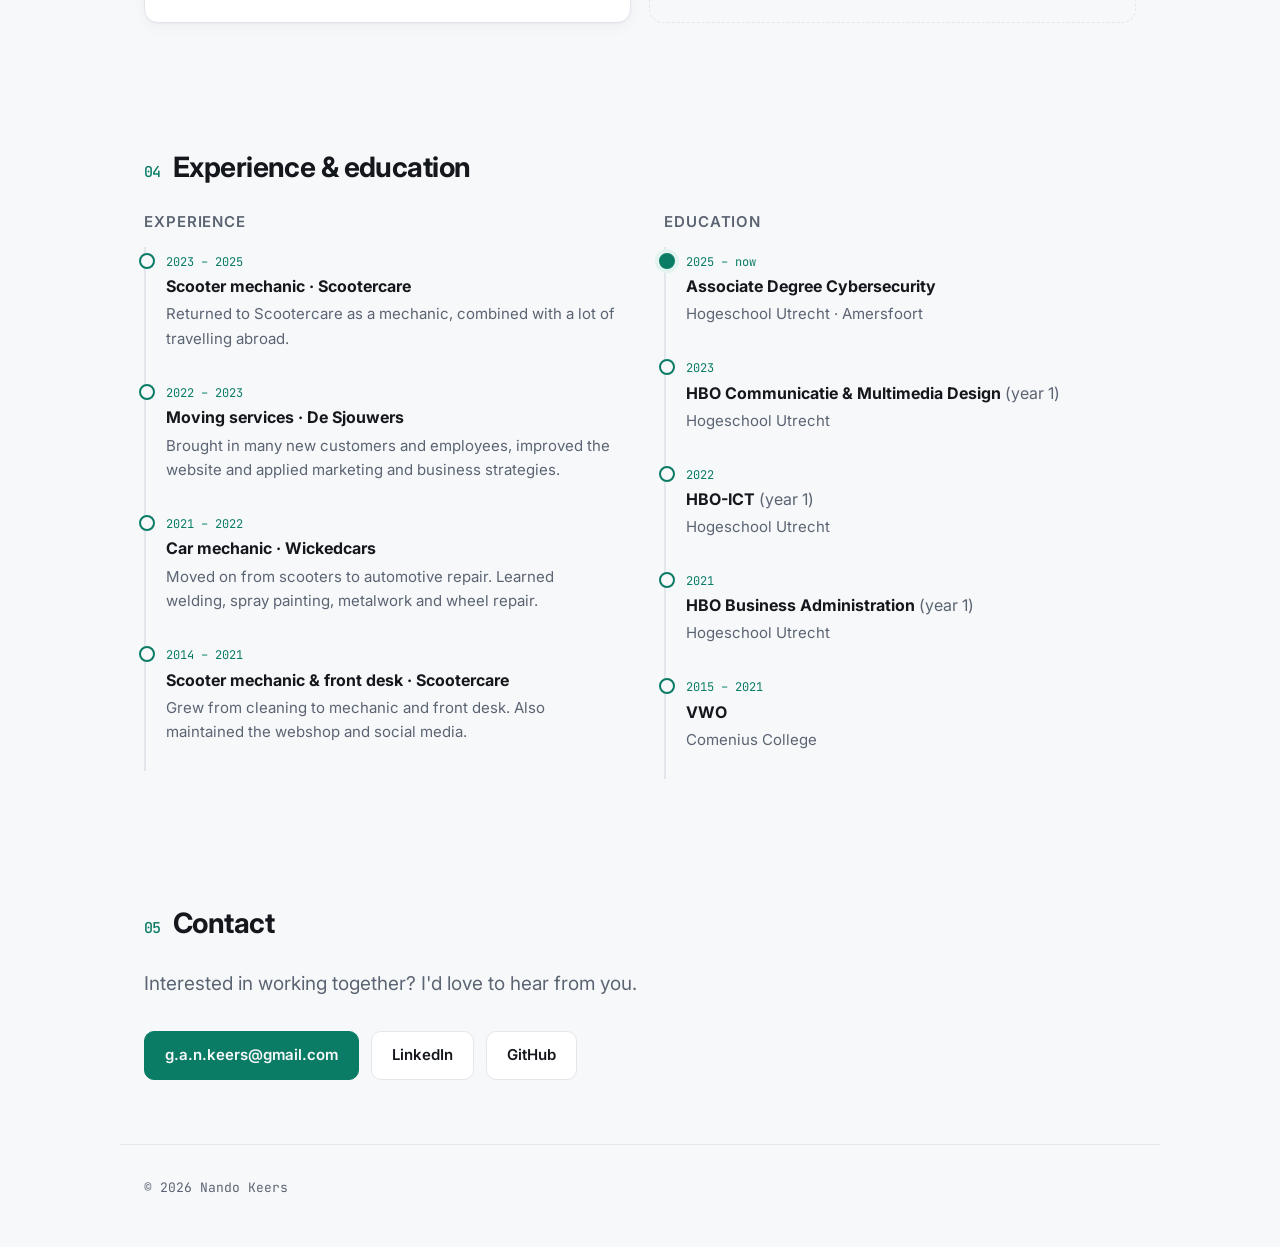
==== commit 7b936d65: "Remove "$ whoami" line from the top of the page Co-Authored-By: Claude Opus 5.5 <noreply@anthropic.c" ====
--- a/index.html
+++ b/index.html
@@ -47,7 +47,6 @@
 
   <!-- ============ HERO ============ -->
   <section class="hero wrap">
-    <p class="mono kicker">$ whoami</p>
     <h1>Nando Keers</h1>
     <p class="lead">
       <span lang="en"><strong>Cybersecurity student</strong> at HU Amersfoort with years of hands-on troubleshooting as a mechanic.
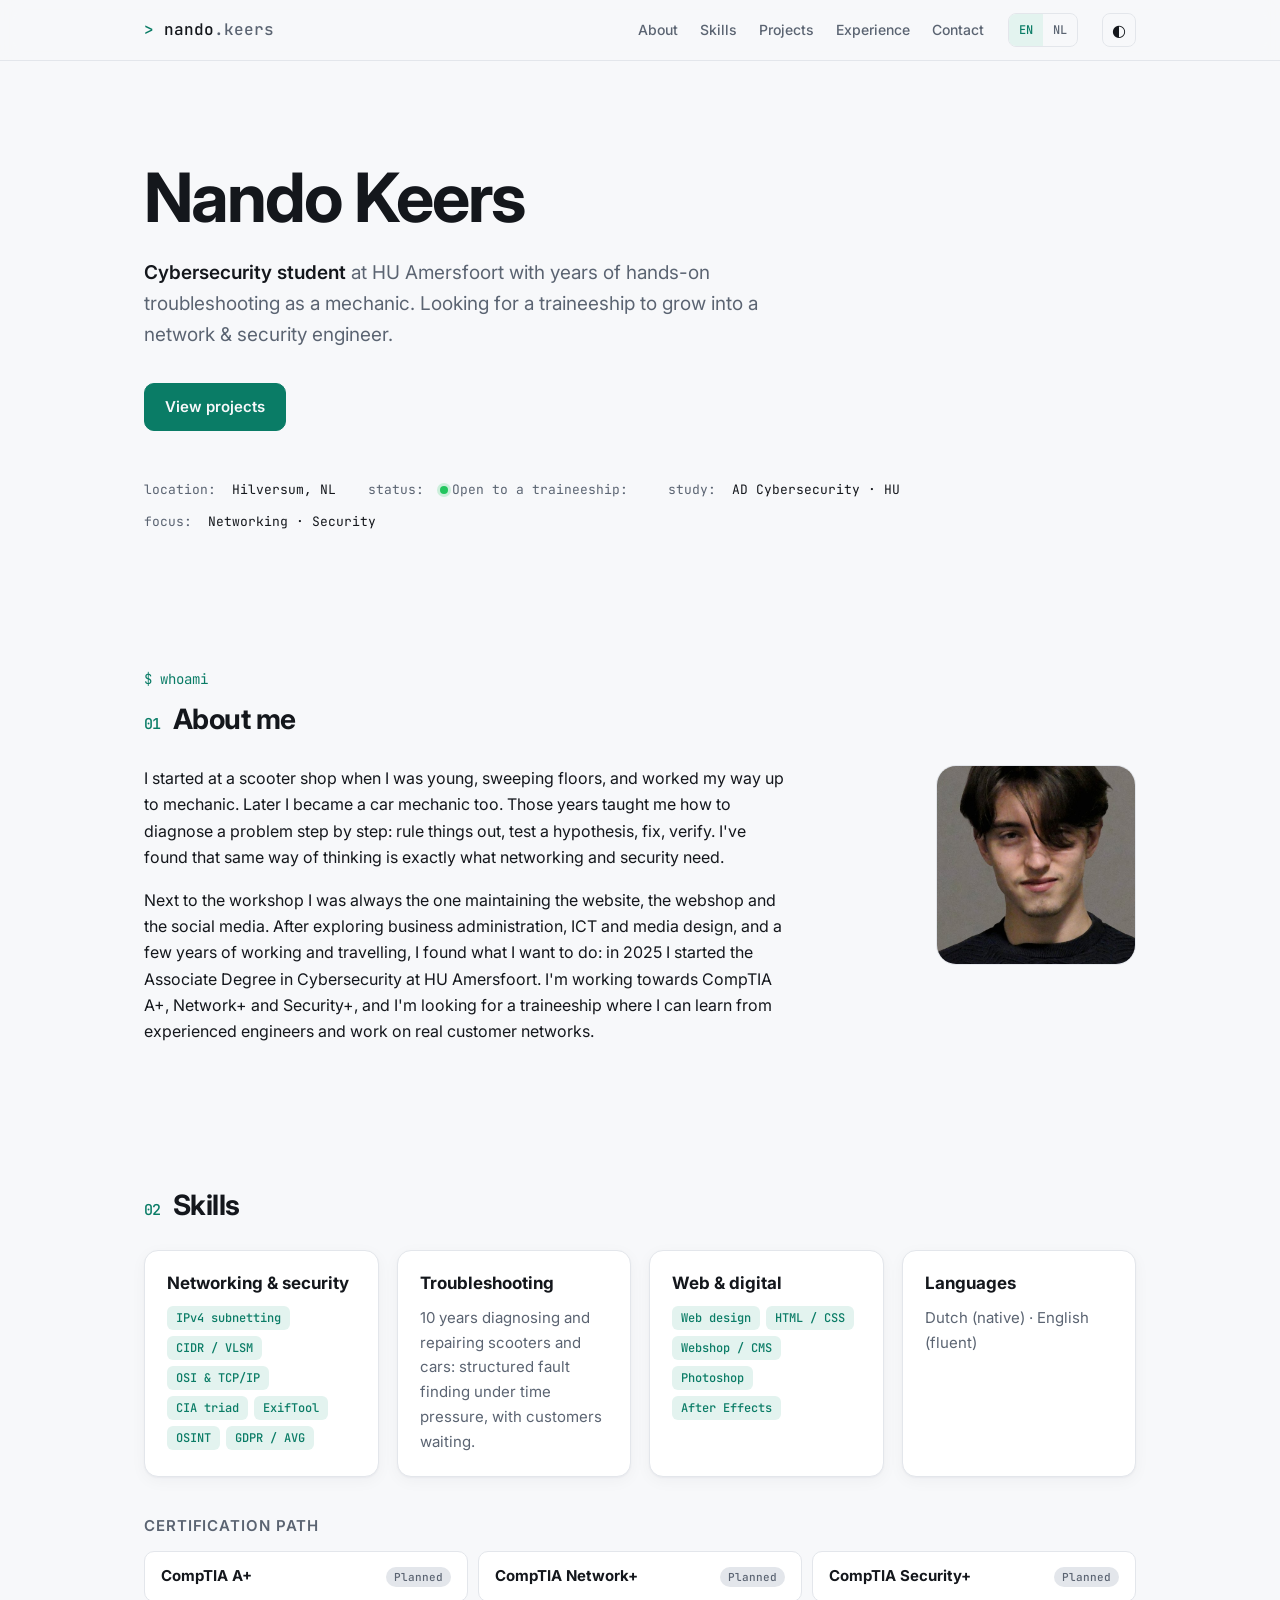
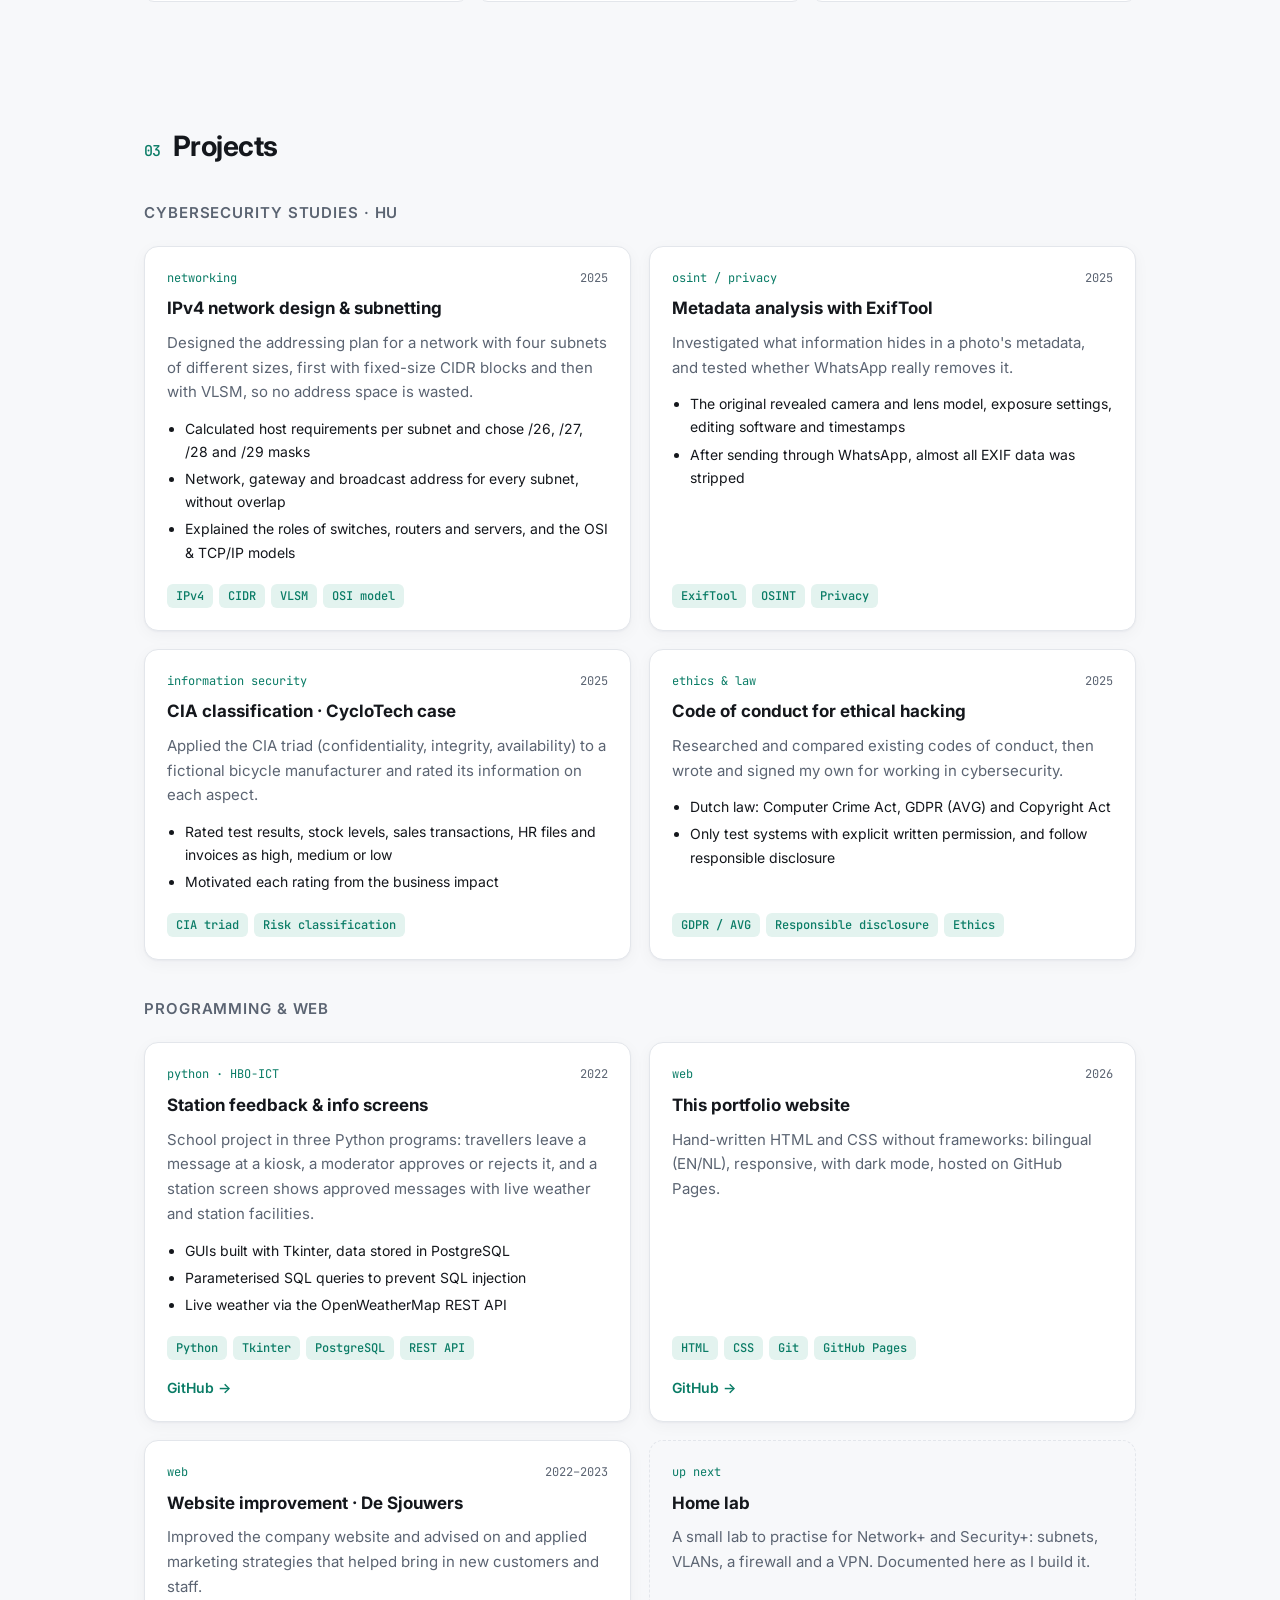
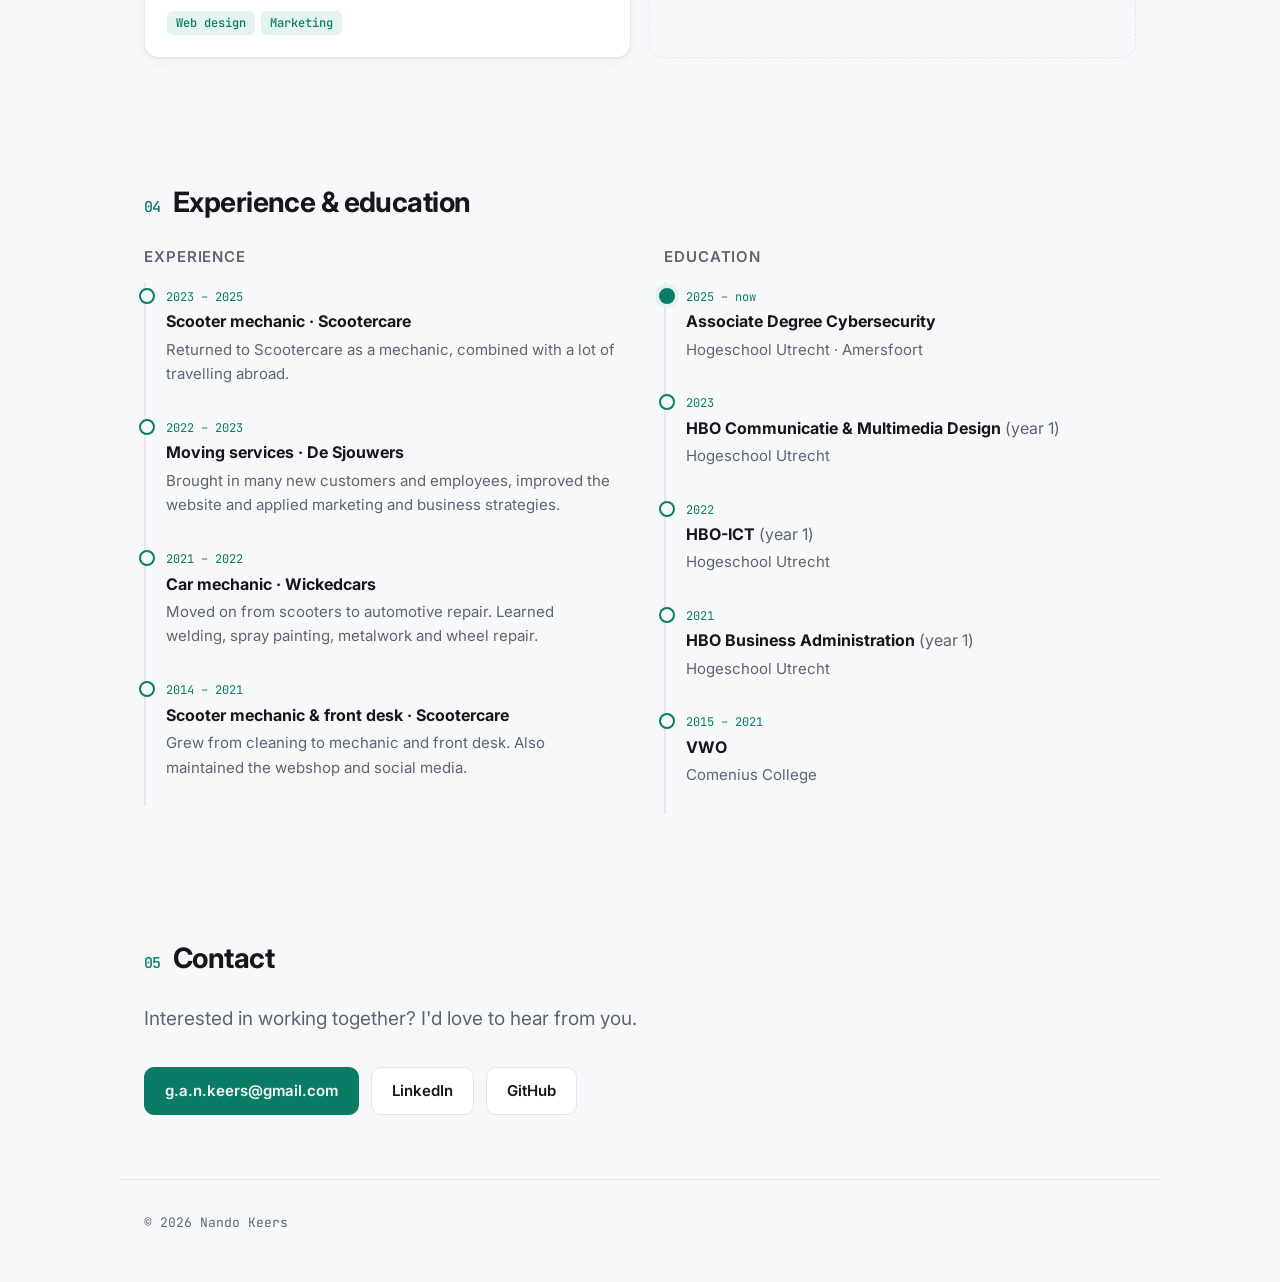
==== commit 96a6991f: "Move "$ whoami" line above the About me section Co-Authored-By: Claude Opus 5.5 <noreply@anthropic.c" ====
--- a/index.html
+++ b/index.html
@@ -69,6 +69,7 @@
 
   <!-- ============ ABOUT ============ -->
   <section id="about" class="wrap section">
+    <p class="mono kicker">$ whoami</p>
     <h2><span class="num">01</span><span lang="en">About me</span><span lang="nl">Over mij</span></h2>
     <div class="about">
       <div>
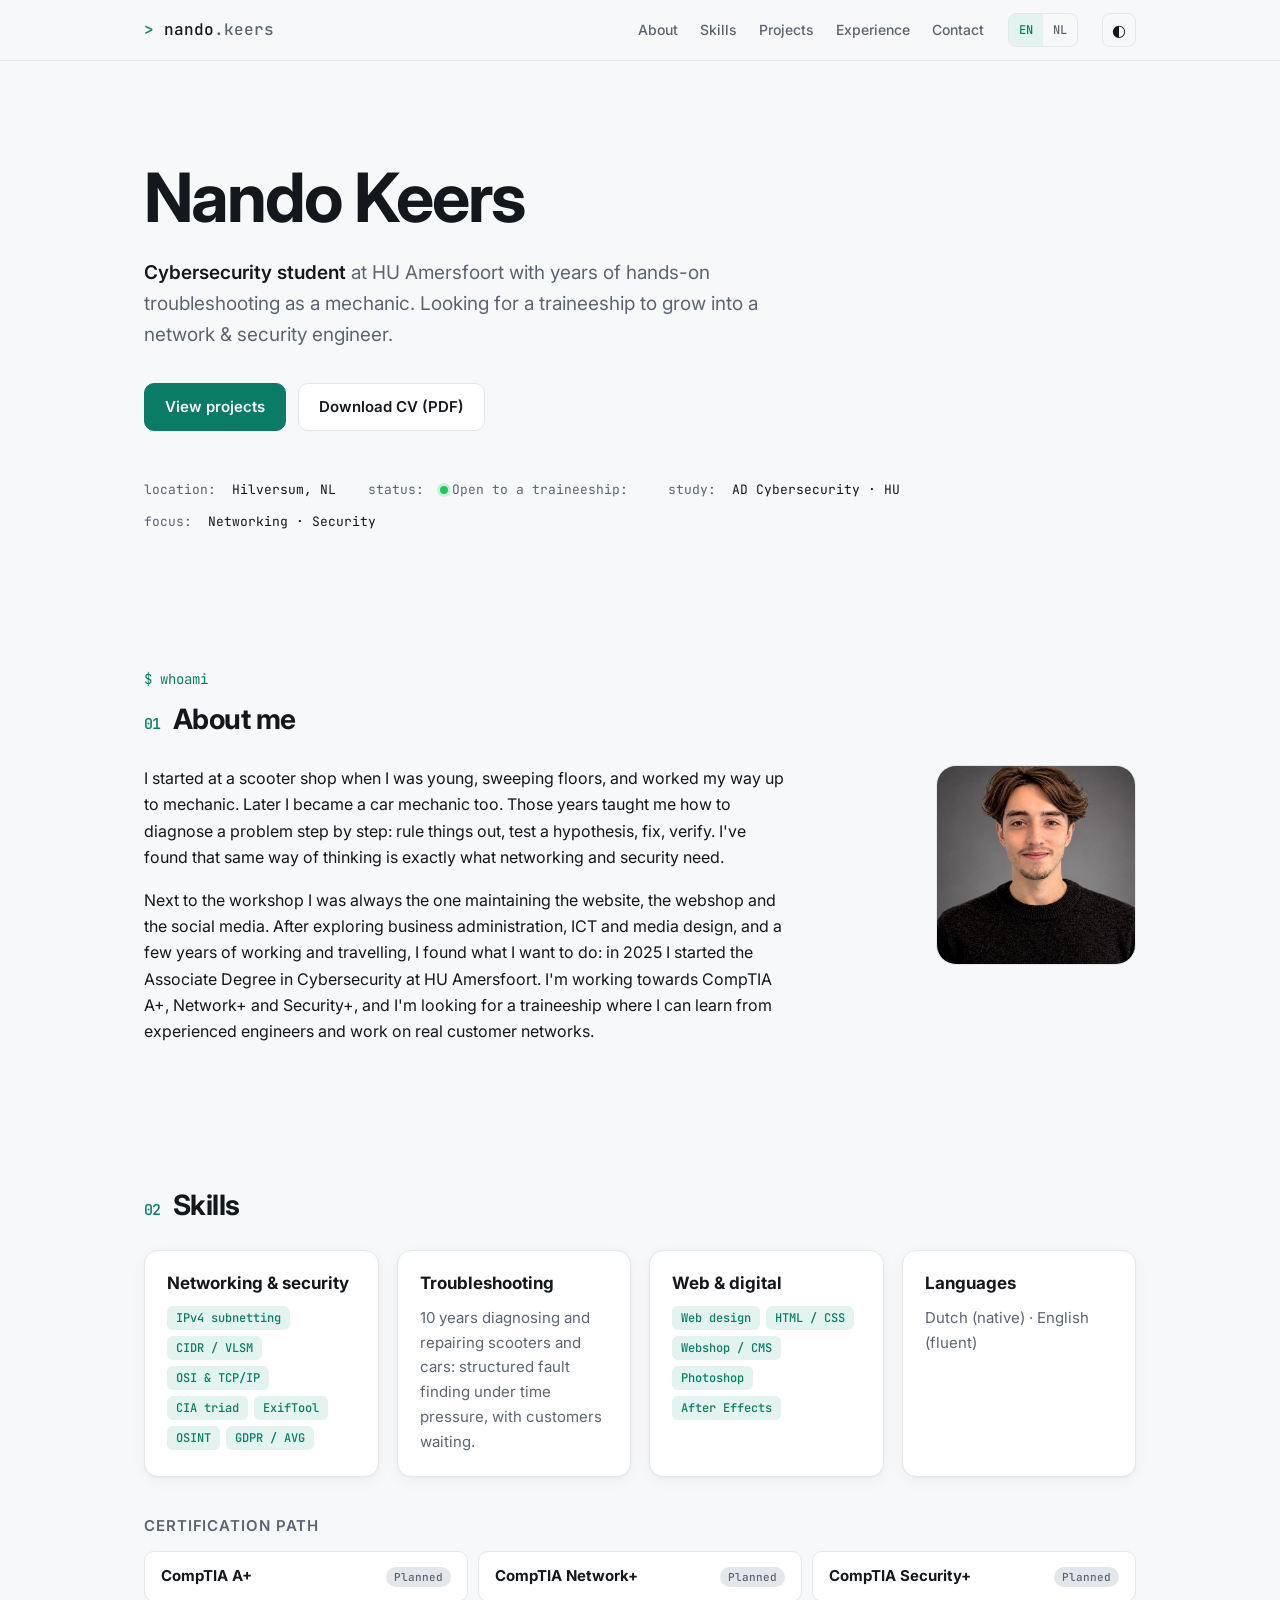
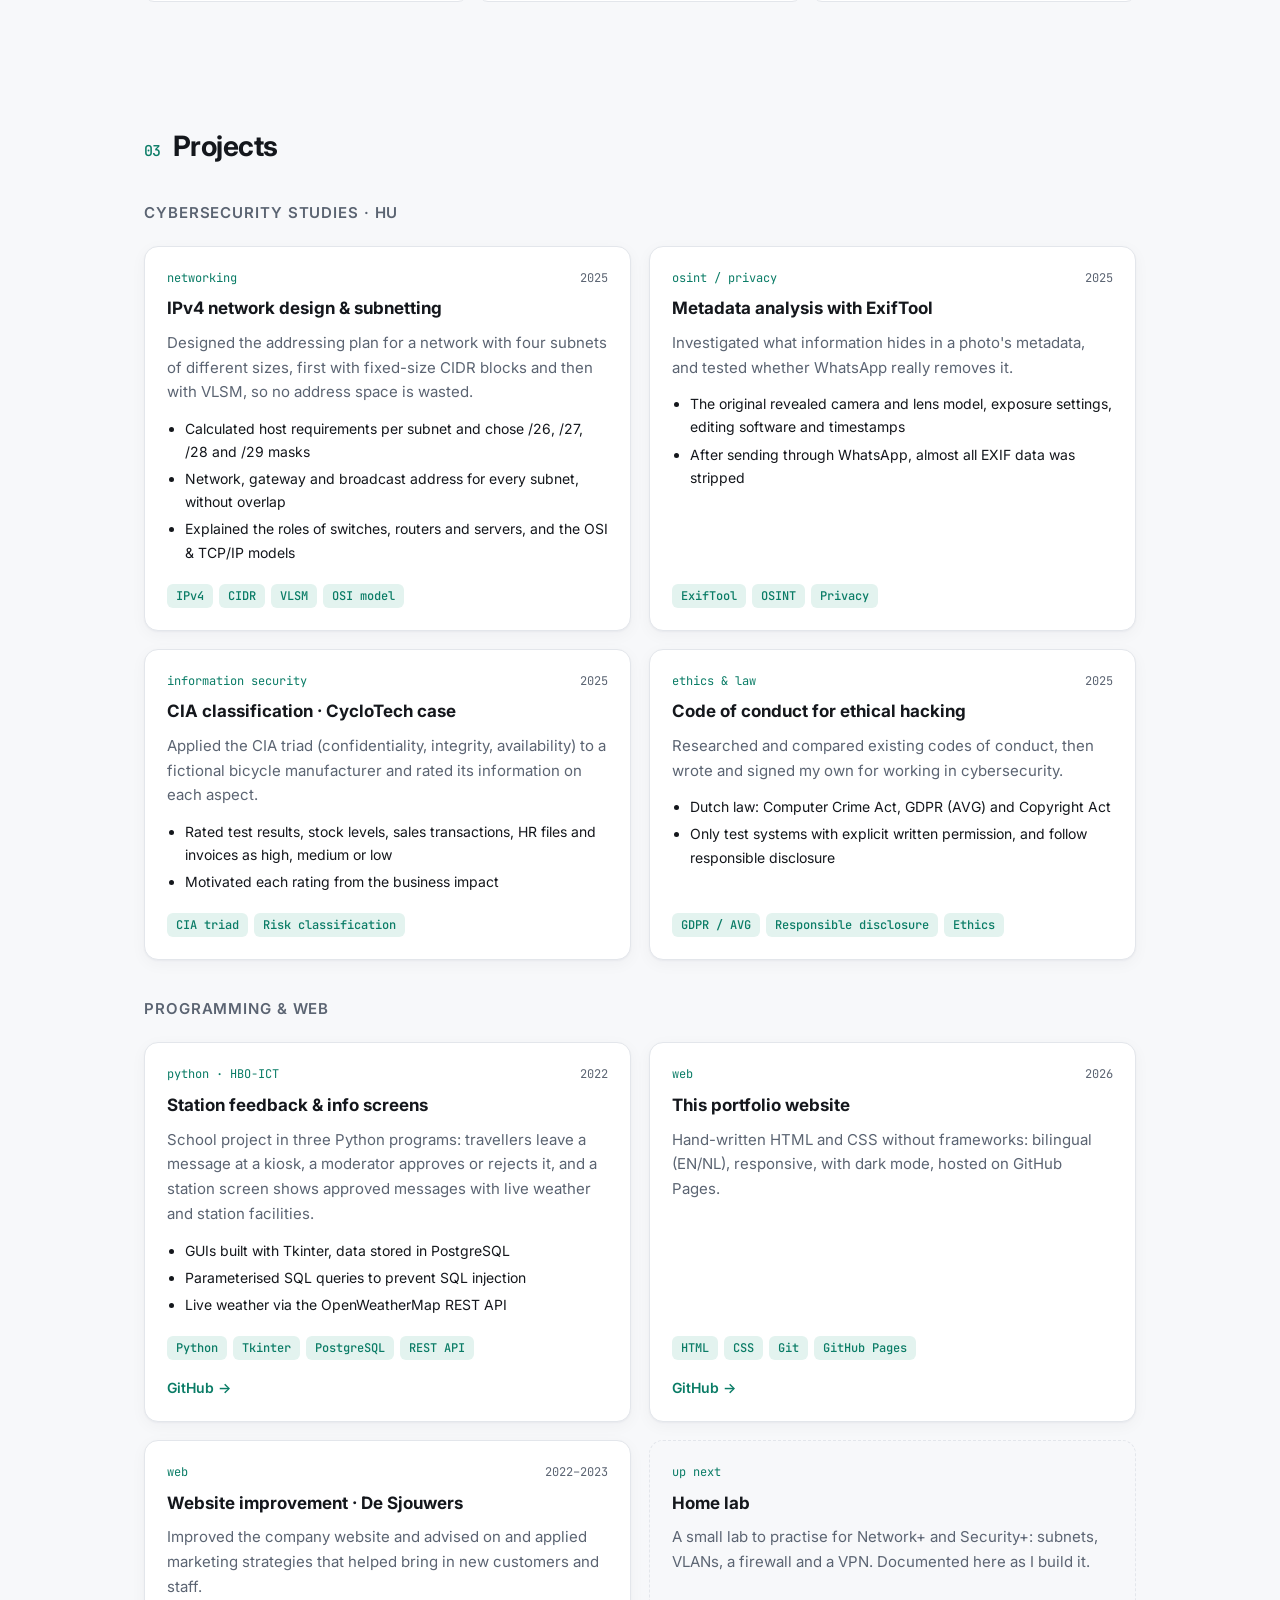
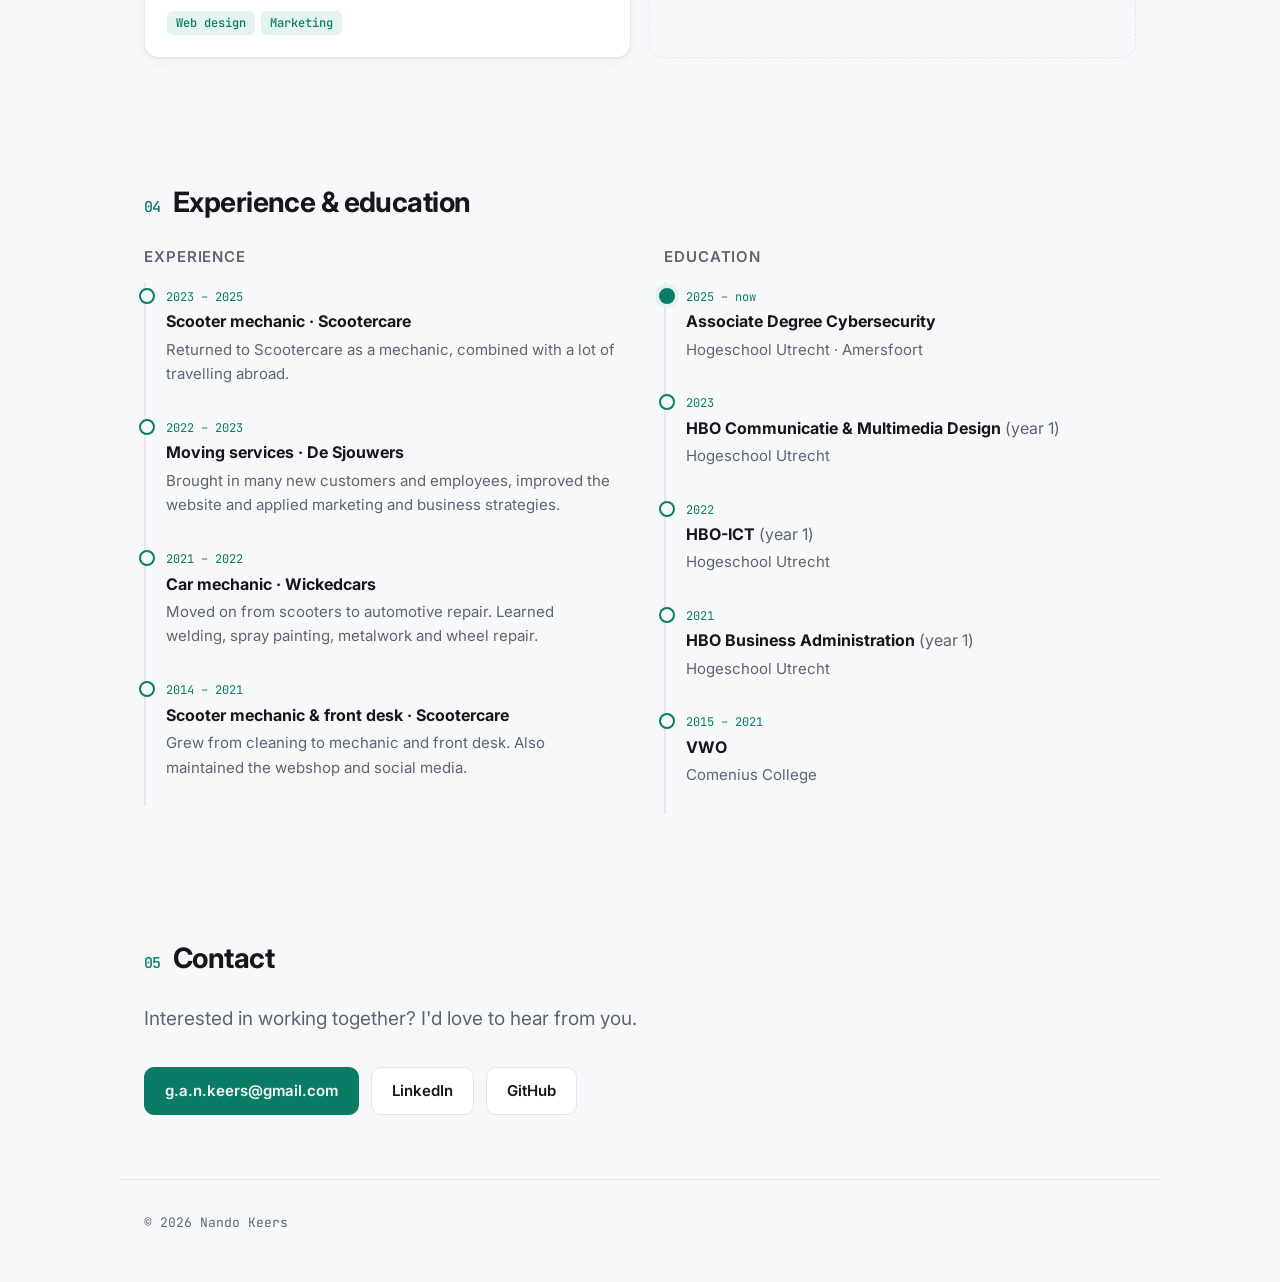
==== commit 5d13f746: "Add CV in English and Dutch and re-enable the download button Co-Authored-By: Claude Opus 5.5 <norep" ====
--- a/index.html
+++ b/index.html
@@ -56,8 +56,9 @@
     </p>
     <div class="cta">
       <a class="btn primary" href="#projects"><span lang="en">View projects</span><span lang="nl">Bekijk projecten</span></a>
-      <!-- EDIT: put your new (IT-focused) CV in assets/cv.pdf -->
-<!-- <a class="btn" href="assets/cv.pdf" download><span lang="en">Download CV (PDF)</span><span lang="nl">Download cv (PDF)</span></a> -->
+      <!-- CV: edit cv-source/cv.html, then regenerate the PDFs -->
+      <a class="btn" lang="en" href="assets/cv-en.pdf" download="CV Nando Keers.pdf">Download CV (PDF)</a>
+      <a class="btn" lang="nl" href="assets/cv-nl.pdf" download="CV Nando Keers.pdf">Download cv (PDF)</a>
     </div>
     <ul class="facts mono">
       <li><span lang="en">location</span><span lang="nl">locatie</span> Hilversum, NL</li>
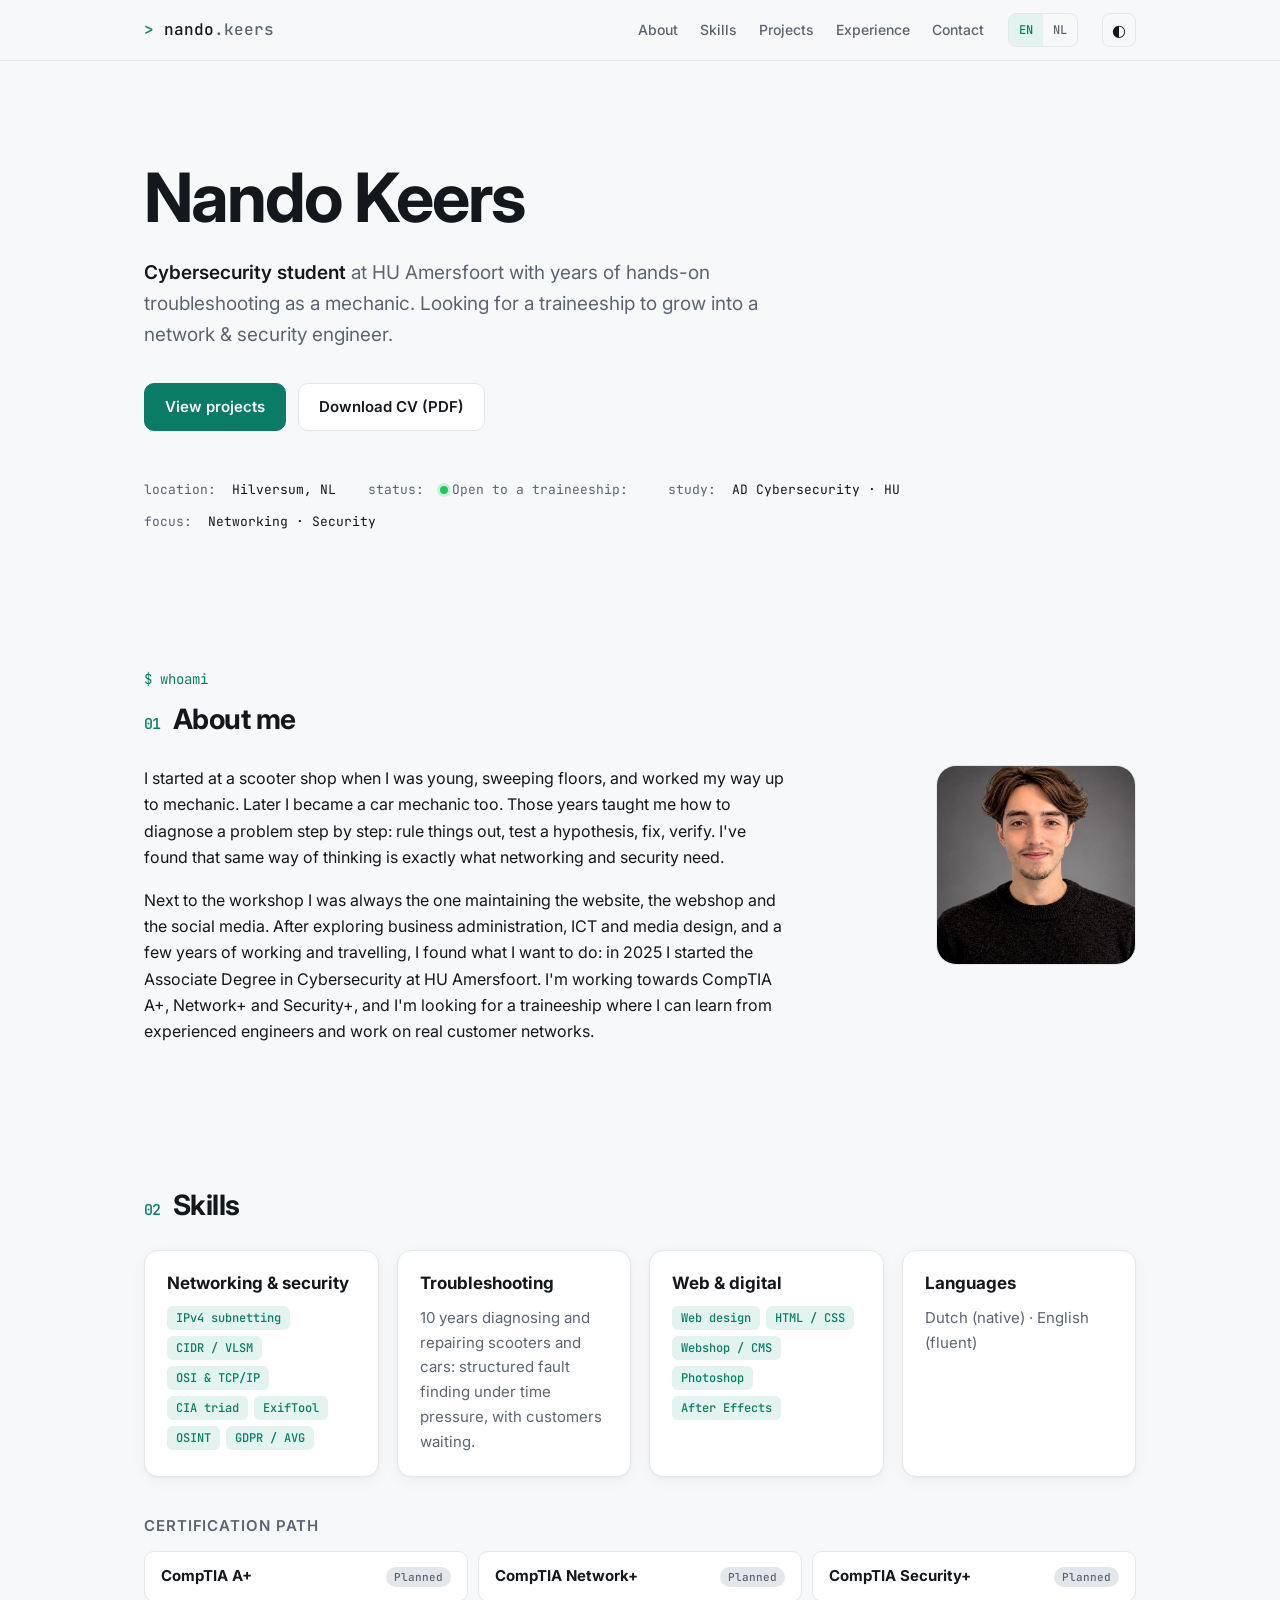
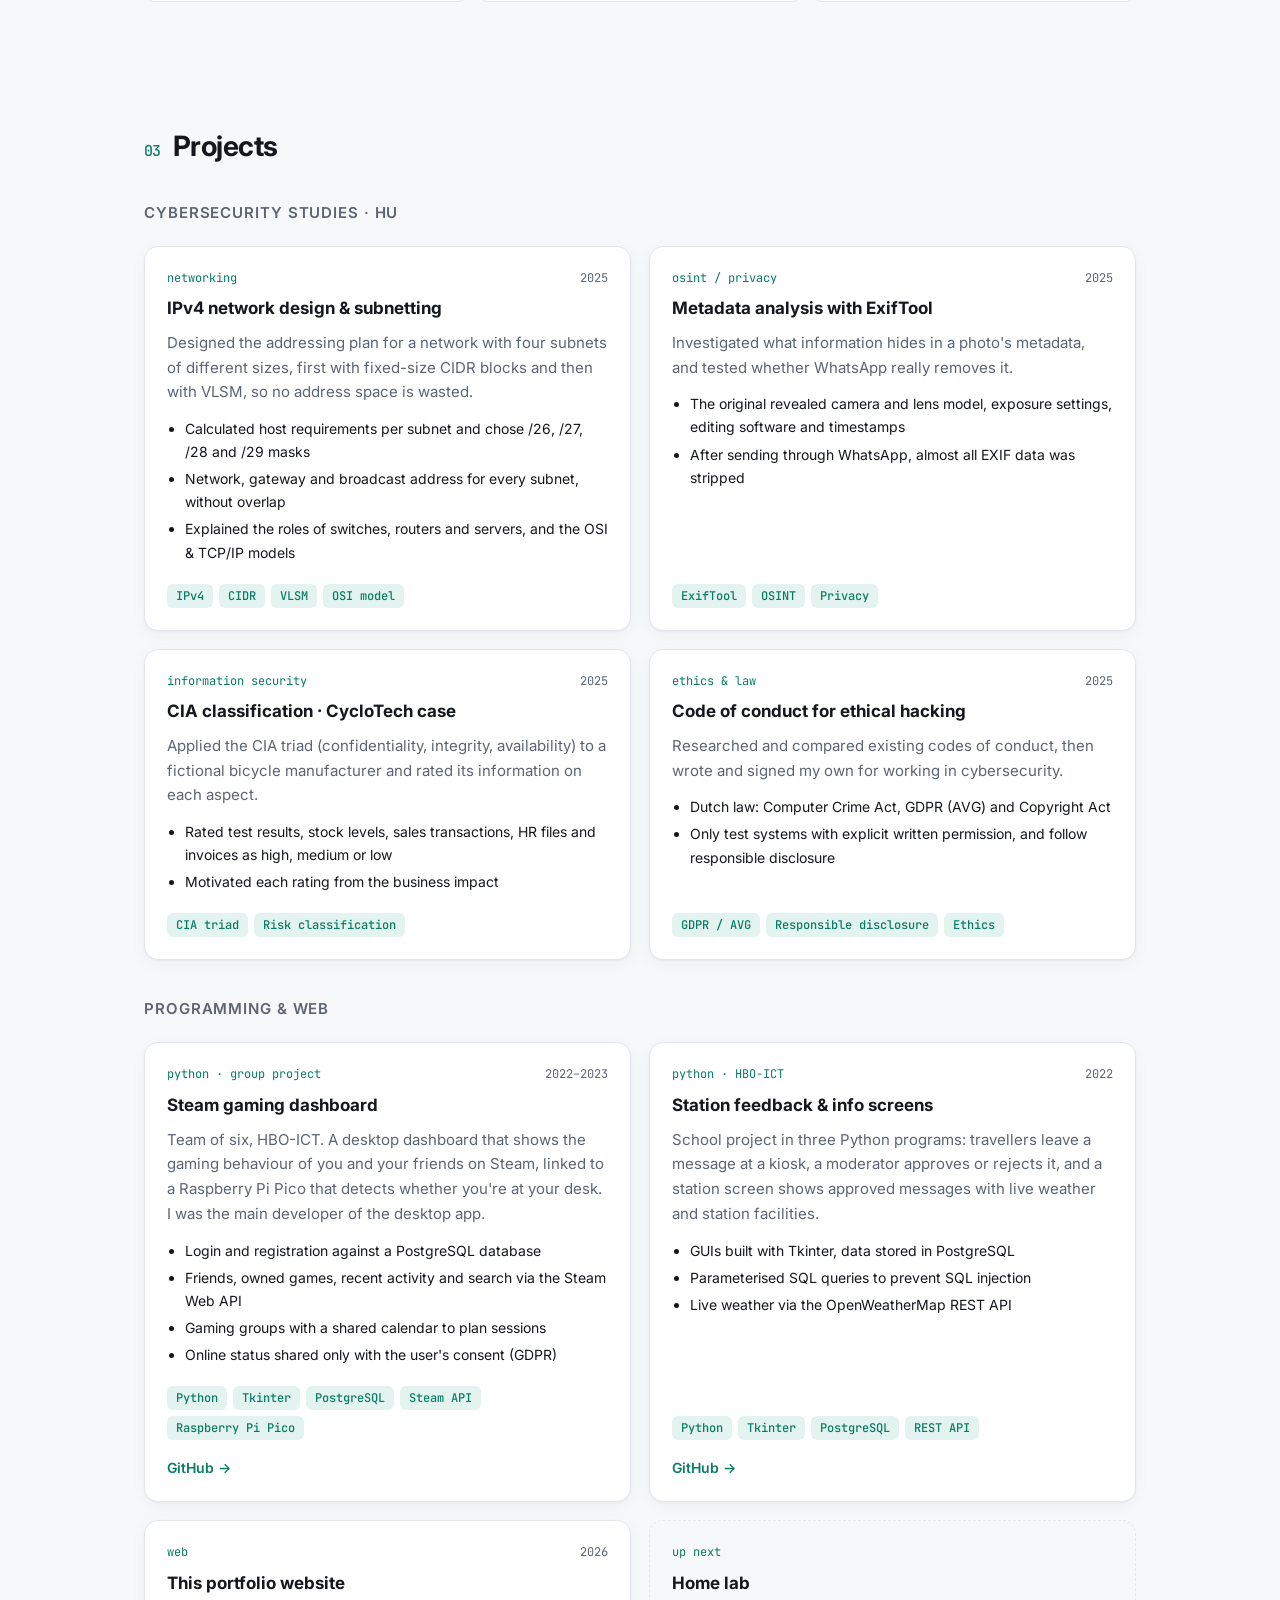
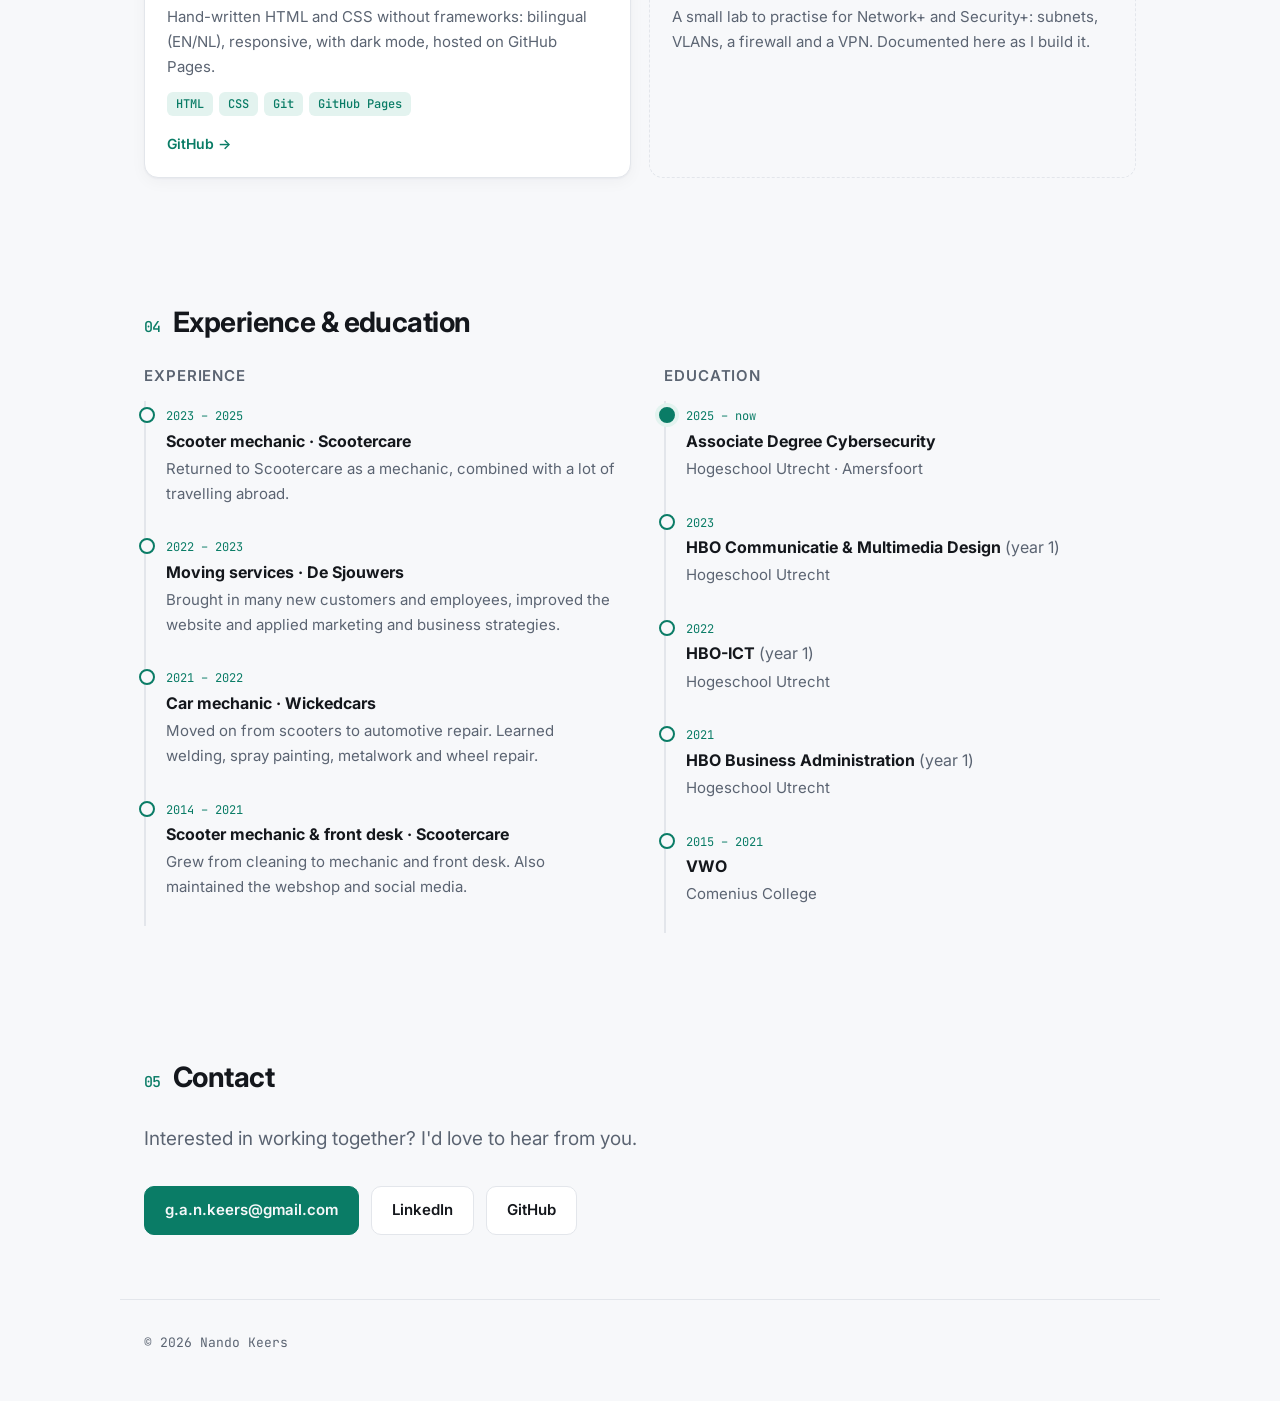
==== commit d29174e6: "Add Steam gaming dashboard project to site and CV Co-Authored-By: Claude Opus 5.5 <noreply@anthropic" ====
--- a/index.html
+++ b/index.html
@@ -207,6 +207,27 @@
     <h3 class="sub"><span lang="en">Programming &amp; web</span><span lang="nl">Programmeren &amp; web</span></h3>
     <div class="grid projects">
       <article class="card project">
+        <div class="project-top"><span class="mono type">python · group project</span><span class="mono year">2022–2023</span></div>
+        <h3><span lang="en">Steam gaming dashboard</span><span lang="nl">Steam-gamingdashboard</span></h3>
+        <p><span lang="en">Team of six, HBO-ICT. A desktop dashboard that shows the gaming behaviour of you and your friends on Steam,
+            linked to a Raspberry Pi Pico that detects whether you're at your desk. I was the main developer of the desktop app.</span>
+          <span lang="nl">Team van zes, HBO-ICT. Een desktopdashboard dat het gamegedrag van jou en je vrienden op Steam laat zien,
+            gekoppeld aan een Raspberry Pi Pico die detecteert of je aan je bureau zit. Ik was hoofdontwikkelaar van de desktop-app.</span></p>
+        <ul class="points">
+          <li><span lang="en">Login and registration against a PostgreSQL database</span>
+            <span lang="nl">Inloggen en registreren via een PostgreSQL-database</span></li>
+          <li><span lang="en">Friends, owned games, recent activity and search via the Steam Web API</span>
+            <span lang="nl">Vrienden, games, recente activiteit en zoeken via de Steam Web API</span></li>
+          <li><span lang="en">Gaming groups with a shared calendar to plan sessions</span>
+            <span lang="nl">Gamegroepen met een gedeelde agenda om sessies te plannen</span></li>
+          <li><span lang="en">Online status shared only with the user's consent (GDPR)</span>
+            <span lang="nl">Online status alleen gedeeld met toestemming van de gebruiker (AVG)</span></li>
+        </ul>
+        <ul class="tags"><li>Python</li><li>Tkinter</li><li>PostgreSQL</li><li>Steam API</li><li>Raspberry Pi Pico</li></ul>
+        <div class="links"><a href="https://github.com/nandokeers/Project-B-STEAM" target="_blank" rel="noopener">GitHub →</a></div>
+      </article>
+
+      <article class="card project">
         <div class="project-top"><span class="mono type">python · HBO-ICT</span><span class="mono year">2022</span></div>
         <h3><span lang="en">Station feedback &amp; info screens</span><span lang="nl">Stationszuil voor reizigers</span></h3>
         <p><span lang="en">School project in three Python programs: travellers leave a message at a kiosk, a moderator approves or rejects it,
@@ -232,14 +253,6 @@
           <span lang="nl">Zelf geschreven in HTML en CSS zonder frameworks: tweetalig (EN/NL), responsive, met dark mode, gehost op GitHub Pages.</span></p>
         <ul class="tags"><li>HTML</li><li>CSS</li><li>Git</li><li>GitHub Pages</li></ul>
         <div class="links"><a href="https://github.com/nandokeers/nandokeers.github.io" target="_blank" rel="noopener">GitHub →</a></div>
-      </article>
-
-      <article class="card project">
-        <div class="project-top"><span class="mono type">web</span><span class="mono year">2022–2023</span></div>
-        <h3><span lang="en">Website improvement · De Sjouwers</span><span lang="nl">Website verbeteren · De Sjouwers</span></h3>
-        <p><span lang="en">Improved the company website and advised on and applied marketing strategies that helped bring in new customers and staff.</span>
-          <span lang="nl">De bedrijfswebsite verbeterd en marketingstrategieën geadviseerd en toegepast die hielpen nieuwe klanten en medewerkers te werven.</span></p>
-        <ul class="tags"><li>Web design</li><li>Marketing</li></ul>
       </article>
 
       <!-- EDIT: replace this card with your first real IT project (e.g. a home lab) and remove the "upcoming" class -->
